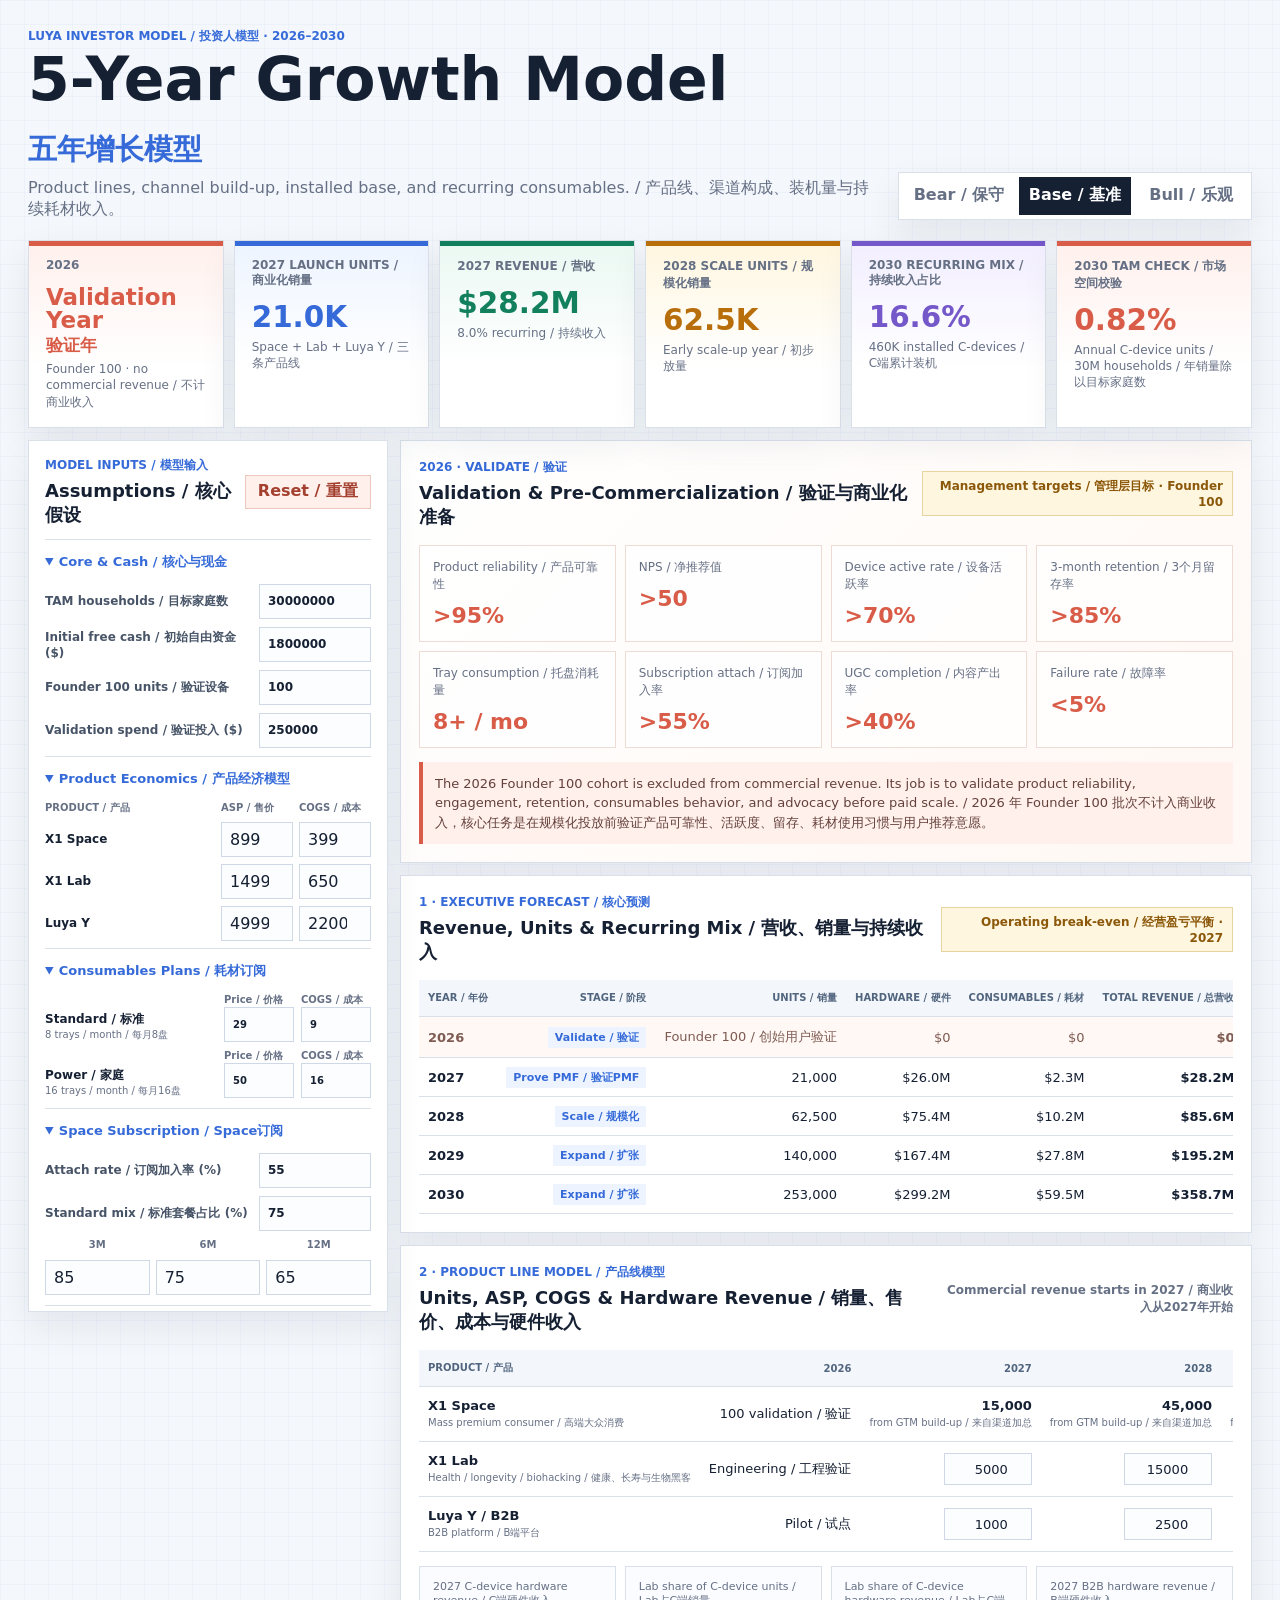
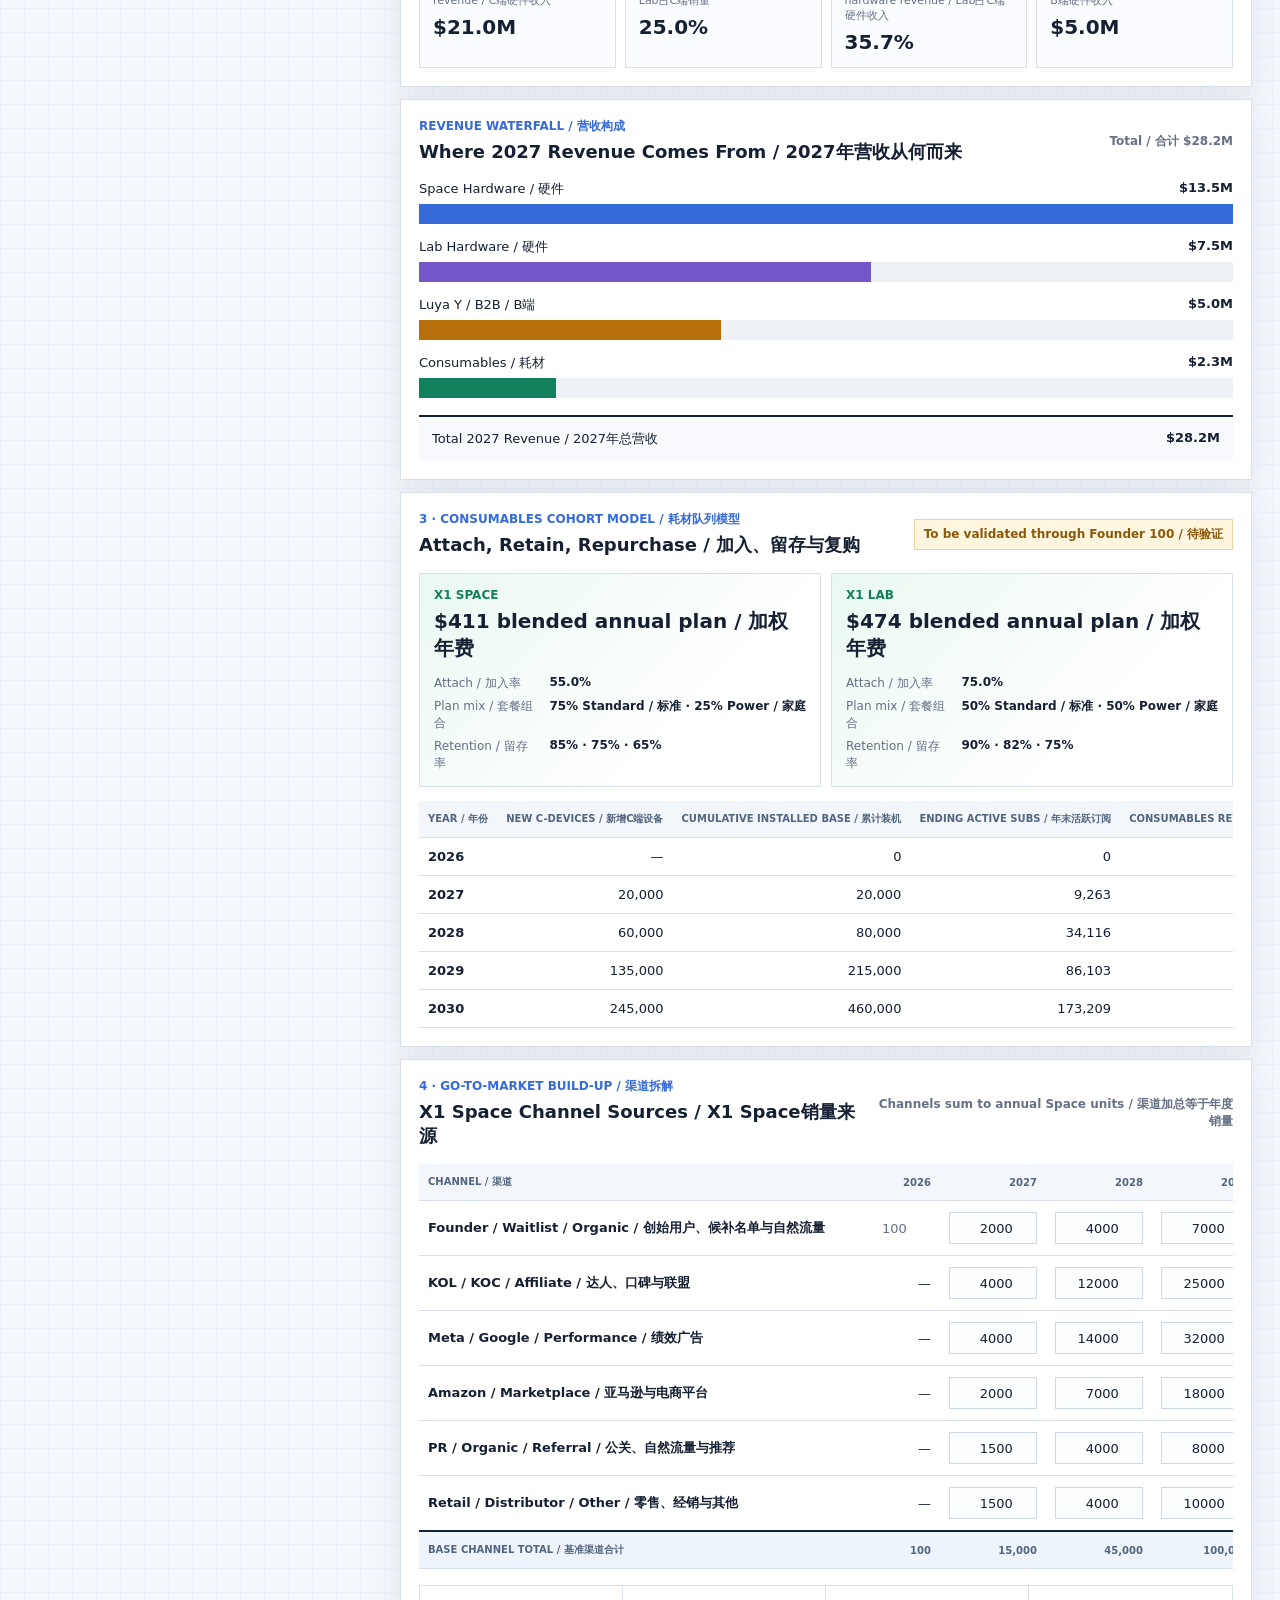
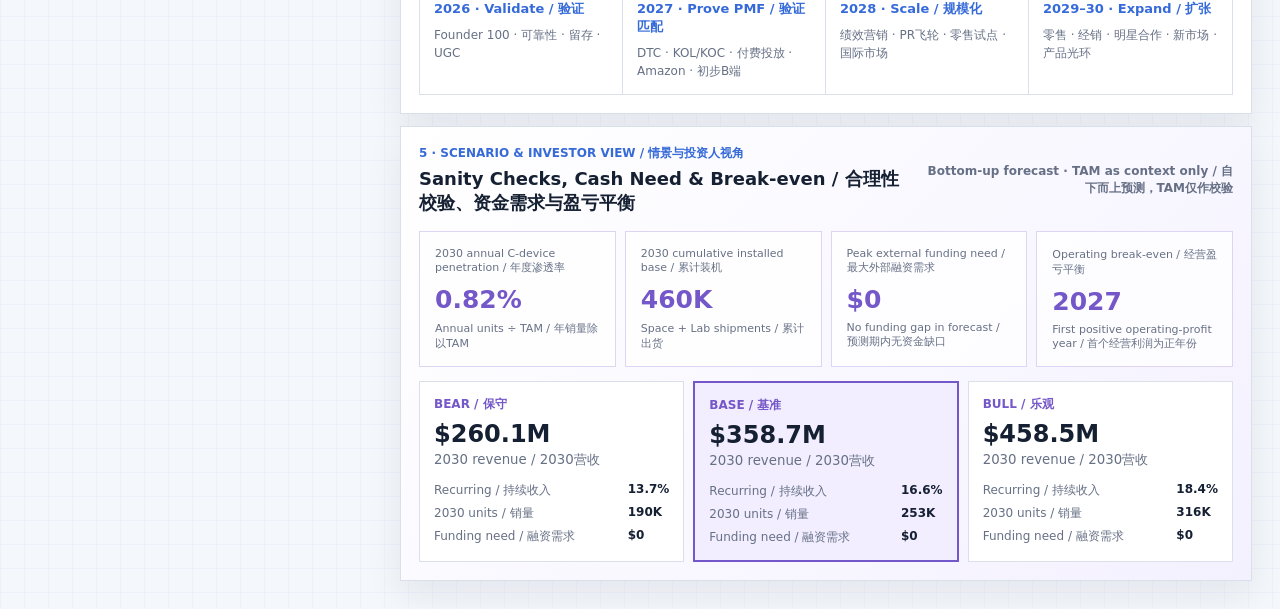
==== index.html @ 398ce285 "Add bilingual English and Chinese interface" ====
<!doctype html>
<html lang="en">
  <head>
    <meta charset="utf-8" />
    <meta name="viewport" content="width=device-width, initial-scale=1" />
    <meta name="description" content="LUYA 2026-2030 bottom-up product, consumables, and go-to-market forecast / 自下而上的产品、耗材与渠道预测模型。" />
    <title>LUYA 5-Year Growth Model / 五年增长模型</title>
    <link rel="stylesheet" href="styles.css?v=bilingual-2030" />
  </head>
  <body>
    <main class="app-shell">
      <header class="topbar">
        <div>
          <p class="eyebrow">LUYA Investor Model / 投资人模型 · 2026–2030</p>
          <h1>5-Year Growth Model <span class="title-cn">五年增长模型</span></h1>
          <p class="subtitle">Product lines, channel build-up, installed base, and recurring consumables. / 产品线、渠道构成、装机量与持续耗材收入。</p>
        </div>
        <div class="scenario-control" role="group" aria-label="Forecast scenario">
          <button type="button" data-scenario="bear">Bear / 保守</button>
          <button type="button" class="active" data-scenario="base">Base / 基准</button>
          <button type="button" data-scenario="bull">Bull / 乐观</button>
        </div>
      </header>

      <section class="kpi-grid" aria-label="Executive forecast">
        <article class="kpi kpi-validation">
          <span>2026</span>
          <strong>Validation Year <em>验证年</em></strong>
          <small>Founder 100 · no commercial revenue / 不计商业收入</small>
        </article>
        <article class="kpi kpi-blue">
          <span>2027 Launch Units / 商业化销量</span>
          <strong id="kpi2027Units">0</strong>
          <small>Space + Lab + Luya Y / 三条产品线</small>
        </article>
        <article class="kpi kpi-green">
          <span>2027 Revenue / 营收</span>
          <strong id="kpi2027Revenue">$0</strong>
          <small id="kpi2027Recurring">0% recurring</small>
        </article>
        <article class="kpi kpi-amber">
          <span>2028 Scale Units / 规模化销量</span>
          <strong id="kpi2028Units">0</strong>
          <small>Early scale-up year / 初步放量</small>
        </article>
        <article class="kpi kpi-violet">
          <span>2030 Recurring Mix / 持续收入占比</span>
          <strong id="kpiRecurringMix">0%</strong>
          <small id="kpiInstalledBase">0 installed C-devices</small>
        </article>
        <article class="kpi kpi-coral">
          <span>2030 TAM Check / 市场空间校验</span>
          <strong id="kpiTamPenetration">0%</strong>
          <small>Annual C-device units / 30M households / 年销量除以目标家庭数</small>
        </article>
      </section>

      <section class="model-layout">
        <aside class="assumptions" aria-label="Model assumptions">
          <div class="panel-title">
            <div>
              <p class="section-kicker">Model Inputs / 模型输入</p>
              <h2>Assumptions / 核心假设</h2>
            </div>
            <button type="button" class="reset-button" id="resetButton">Reset / 重置</button>
          </div>

          <details open>
            <summary>Core & Cash / 核心与现金</summary>
            <label class="field"><span>TAM households / 目标家庭数</span><input id="tam" type="number" min="1000000" step="1000000" /></label>
            <label class="field"><span>Initial free cash / 初始自由资金 ($)</span><input id="startingCash" type="number" min="0" step="100000" /></label>
            <label class="field"><span>Founder 100 units / 验证设备</span><input id="founderUnits" type="number" min="0" step="10" /></label>
            <label class="field"><span>Validation spend / 验证投入 ($)</span><input id="validationSpend" type="number" min="0" step="25000" /></label>
          </details>

          <details open>
            <summary>Product Economics / 产品经济模型</summary>
            <div class="mini-grid headings"><span>Product / 产品</span><span>ASP / 售价</span><span>COGS / 成本</span></div>
            <div class="mini-grid"><strong>X1 Space</strong><input id="spaceAsp" aria-label="X1 Space ASP" type="number" min="0" step="10" /><input id="spaceCogs" aria-label="X1 Space COGS" type="number" min="0" step="10" /></div>
            <div class="mini-grid"><strong>X1 Lab</strong><input id="labAsp" aria-label="X1 Lab ASP" type="number" min="0" step="10" /><input id="labCogs" aria-label="X1 Lab COGS" type="number" min="0" step="10" /></div>
            <div class="mini-grid"><strong>Luya Y</strong><input id="yAsp" aria-label="Luya Y ASP" type="number" min="0" step="100" /><input id="yCogs" aria-label="Luya Y COGS" type="number" min="0" step="100" /></div>
          </details>

          <details open>
            <summary>Consumables Plans / 耗材订阅</summary>
            <div class="plan-inputs">
              <div><strong>Standard / 标准</strong><small>8 trays / month / 每月8盘</small></div>
              <label>Price / 价格<input id="standardPrice" type="number" min="0" step="1" /></label>
              <label>COGS / 成本<input id="standardCogs" type="number" min="0" step="1" /></label>
              <div><strong>Power / 家庭</strong><small>16 trays / month / 每月16盘</small></div>
              <label>Price / 价格<input id="powerPrice" type="number" min="0" step="1" /></label>
              <label>COGS / 成本<input id="powerCogs" type="number" min="0" step="1" /></label>
            </div>
          </details>

          <details open>
            <summary>Space Subscription / Space订阅</summary>
            <label class="field"><span>Attach rate / 订阅加入率 (%)</span><input id="spaceAttach" type="number" min="0" max="100" step="1" /></label>
            <label class="field"><span>Standard mix / 标准套餐占比 (%)</span><input id="spaceStandardMix" type="number" min="0" max="100" step="1" /></label>
            <div class="retention-grid headings"><span>3M</span><span>6M</span><span>12M</span></div>
            <div class="retention-grid"><input id="spaceRet3" aria-label="Space 3-month retention" type="number" min="0" max="100" /><input id="spaceRet6" aria-label="Space 6-month retention" type="number" min="0" max="100" /><input id="spaceRet12" aria-label="Space 12-month retention" type="number" min="0" max="100" /></div>
          </details>

          <details open>
            <summary>Lab Subscription / Lab订阅</summary>
            <label class="field"><span>Attach rate / 订阅加入率 (%)</span><input id="labAttach" type="number" min="0" max="100" step="1" /></label>
            <label class="field"><span>Standard mix / 标准套餐占比 (%)</span><input id="labStandardMix" type="number" min="0" max="100" step="1" /></label>
            <div class="retention-grid headings"><span>3M</span><span>6M</span><span>12M</span></div>
            <div class="retention-grid"><input id="labRet3" aria-label="Lab 3-month retention" type="number" min="0" max="100" /><input id="labRet6" aria-label="Lab 6-month retention" type="number" min="0" max="100" /><input id="labRet12" aria-label="Lab 12-month retention" type="number" min="0" max="100" /></div>
          </details>

          <details>
            <summary>China Team & Opex / 中国团队与费用</summary>
            <label class="field"><span>China headcount / 中国团队人数</span><input id="teamHeadcount" type="number" min="0" step="1" /></label>
            <label class="field"><span>Average salary / 平均月薪 (RMB)</span><input id="monthlySalaryRmb" type="number" min="0" step="1000" /></label>
            <label class="field"><span>Office rent / 月租金 (RMB)</span><input id="monthlyRentRmb" type="number" min="0" step="1000" /></label>
            <label class="field"><span>Monthly spend cap / 月支出上限</span><input id="monthlySpendCapRmb" type="number" min="0" step="10000" /></label>
            <label class="field"><span>RMB per USD / 人民币兑美元</span><input id="usdCny" type="number" min="1" step="0.1" /></label>
            <label class="field"><span>Team cost growth / 团队成本增速 (%)</span><input id="teamGrowth" type="number" min="0" max="100" step="1" /></label>
            <label class="field"><span>R&D / 研发费用 (% revenue)</span><input id="rdPct" type="number" min="0" max="50" step="1" /></label>
            <label class="field"><span>G&A / 管理费用 (% revenue)</span><input id="gaPct" type="number" min="0" max="50" step="1" /></label>
            <label class="field"><span>Support / 活跃订阅用户支持成本 ($)</span><input id="supportCost" type="number" min="0" step="1" /></label>
            <div class="calculated-box"><span>2026 annual team cost / 年化团队成本</span><strong id="teamCostPreview">$0</strong></div>
          </details>
        </aside>

        <div class="dashboard">
          <section class="module validation-module" id="validation">
            <div class="module-heading">
              <div><p class="section-kicker">2026 · Validate / 验证</p><h2>Validation & Pre-Commercialization / 验证与商业化准备</h2></div>
              <span class="management-tag">Management targets / 管理层目标 · Founder 100</span>
            </div>
            <div class="validation-grid">
              <article><span>Product reliability / 产品可靠性</span><strong>&gt;95%</strong></article>
              <article><span>NPS / 净推荐值</span><strong>&gt;50</strong></article>
              <article><span>Device active rate / 设备活跃率</span><strong>&gt;70%</strong></article>
              <article><span>3-month retention / 3个月留存率</span><strong>&gt;85%</strong></article>
              <article><span>Tray consumption / 托盘消耗量</span><strong>8+ / mo</strong></article>
              <article><span>Subscription attach / 订阅加入率</span><strong>&gt;55%</strong></article>
              <article><span>UGC completion / 内容产出率</span><strong>&gt;40%</strong></article>
              <article><span>Failure rate / 故障率</span><strong>&lt;5%</strong></article>
            </div>
            <p class="module-note">The 2026 Founder 100 cohort is excluded from commercial revenue. Its job is to validate product reliability, engagement, retention, consumables behavior, and advocacy before paid scale. / 2026 年 Founder 100 批次不计入商业收入，核心任务是在规模化投放前验证产品可靠性、活跃度、留存、耗材使用习惯与用户推荐意愿。</p>
          </section>

          <section class="module" id="executiveForecast">
            <div class="module-heading"><div><p class="section-kicker">1 · Executive Forecast / 核心预测</p><h2>Revenue, Units & Recurring Mix / 营收、销量与持续收入</h2></div><span id="breakEvenBadge" class="status-badge">Break-even / 盈亏平衡</span></div>
            <div class="table-scroll"><table class="forecast-table"><thead><tr><th>Year / 年份</th><th>Stage / 阶段</th><th>Units / 销量</th><th>Hardware / 硬件</th><th>Consumables / 耗材</th><th>Total Revenue / 总营收</th><th>Gross Profit / 毛利</th><th>Recurring / 持续收入</th><th>Ending Cash / 年末现金</th></tr></thead><tbody id="executiveRows"></tbody></table></div>
          </section>

          <section class="module" id="productModel">
            <div class="module-heading"><div><p class="section-kicker">2 · Product Line Model / 产品线模型</p><h2>Units, ASP, COGS & Hardware Revenue / 销量、售价、成本与硬件收入</h2></div><span>Commercial revenue starts in 2027 / 商业收入从2027年开始</span></div>
            <div class="table-scroll"><table><thead><tr><th>Product / 产品</th><th>2026</th><th>2027</th><th>2028</th><th>2029</th><th>2030</th><th>ASP / 售价</th><th>Gross Margin / 毛利率</th></tr></thead><tbody id="productRows"></tbody></table></div>
            <div class="product-callouts" id="productCallouts"></div>
          </section>

          <section class="module" id="waterfall">
            <div class="module-heading"><div><p class="section-kicker">Revenue Waterfall / 营收构成</p><h2>Where 2027 Revenue Comes From / 2027年营收从何而来</h2></div><span id="waterfallTotal">Total / 合计 $0</span></div>
            <div class="waterfall" id="waterfallBars"></div>
          </section>

          <section class="module" id="consumablesModel">
            <div class="module-heading"><div><p class="section-kicker">3 · Consumables Cohort Model / 耗材队列模型</p><h2>Attach, Retain, Repurchase / 加入、留存与复购</h2></div><span class="management-tag">To be validated through Founder 100 / 待验证</span></div>
            <div class="subscription-summary" id="subscriptionSummary"></div>
            <div class="table-scroll"><table><thead><tr><th>Year / 年份</th><th>New C-Devices / 新增C端设备</th><th>Cumulative Installed Base / 累计装机</th><th>Ending Active Subs / 年末活跃订阅</th><th>Consumables Revenue / 耗材收入</th><th>Revenue Mix / 营收占比</th></tr></thead><tbody id="cohortRows"></tbody></table></div>
          </section>

          <section class="module" id="gtmModel">
            <div class="module-heading"><div><p class="section-kicker">4 · Go-to-Market Build-up / 渠道拆解</p><h2>X1 Space Channel Sources / X1 Space销量来源</h2></div><span>Channels sum to annual Space units / 渠道加总等于年度销量</span></div>
            <div class="table-scroll"><table class="gtm-table"><thead><tr><th>Channel / 渠道</th><th>2026</th><th>2027</th><th>2028</th><th>2029</th><th>2030</th></tr></thead><tbody id="gtmRows"></tbody><tfoot id="gtmFooter"></tfoot></table></div>
            <div class="stage-timeline">
              <article><strong>2026 · Validate / 验证</strong><span>Founder 100 · 可靠性 · 留存 · UGC</span></article>
              <article><strong>2027 · Prove PMF / 验证匹配</strong><span>DTC · KOL/KOC · 付费投放 · Amazon · 初步B端</span></article>
              <article><strong>2028 · Scale / 规模化</strong><span>绩效营销 · PR飞轮 · 零售试点 · 国际市场</span></article>
              <article><strong>2029–30 · Expand / 扩张</strong><span>零售 · 经销 · 明星合作 · 新市场 · 产品光环</span></article>
            </div>
          </section>

          <section class="module investor-module" id="investorView">
            <div class="module-heading"><div><p class="section-kicker">5 · Scenario & Investor View / 情景与投资人视角</p><h2>Sanity Checks, Cash Need & Break-even / 合理性校验、资金需求与盈亏平衡</h2></div><span>Bottom-up forecast · TAM as context only / 自下而上预测，TAM仅作校验</span></div>
            <div class="investor-grid">
              <article><span>2030 annual C-device penetration / 年度渗透率</span><strong id="investorTam">0%</strong><small>Annual units ÷ TAM / 年销量除以TAM</small></article>
              <article><span>2030 cumulative installed base / 累计装机</span><strong id="investorInstalled">0</strong><small>Space + Lab shipments / 累计出货</small></article>
              <article><span>Peak external funding need / 最大外部融资需求</span><strong id="investorFunding">$0</strong><small id="investorFundingYear">No funding gap / 无资金缺口</small></article>
              <article><span>Operating break-even / 经营盈亏平衡</span><strong id="investorBreakEven">—</strong><small>First positive operating-profit year / 首个经营利润为正年份</small></article>
            </div>
            <div class="scenario-comparison" id="scenarioComparison"></div>
          </section>
        </div>
      </section>
    </main>
    <script src="app.js?v=bilingual-2030"></script>
  </body>
</html>
---- styles.css ----
:root {
  color-scheme: light;
  --ink: #162033;
  --muted: #667085;
  --line: #d9e0ea;
  --surface: #ffffff;
  --canvas: #f4f7fb;
  --blue: #356ad8;
  --blue-soft: #edf4ff;
  --green: #12805c;
  --green-soft: #eaf8f2;
  --amber: #b86e0b;
  --amber-soft: #fff6df;
  --violet: #7457c8;
  --violet-soft: #f2eeff;
  --coral: #d85c48;
  --coral-soft: #fff0ec;
  --red: #b83f4b;
  --shadow: 0 14px 34px rgba(28, 48, 79, 0.08);
}

* { box-sizing: border-box; }

html { scroll-behavior: smooth; }

body {
  margin: 0;
  background:
    linear-gradient(90deg, rgba(53, 106, 216, 0.035) 1px, transparent 1px),
    linear-gradient(rgba(53, 106, 216, 0.035) 1px, transparent 1px),
    var(--canvas);
  background-size: 24px 24px;
  color: var(--ink);
  font-family: Inter, ui-sans-serif, system-ui, -apple-system, BlinkMacSystemFont, "Segoe UI", sans-serif;
}

button, input { font: inherit; }
button { cursor: pointer; }

.app-shell {
  width: min(1580px, 100%);
  margin: 0 auto;
  padding: 28px;
}

.topbar {
  display: flex;
  align-items: flex-end;
  justify-content: space-between;
  gap: 24px;
  margin-bottom: 20px;
}

.eyebrow, .section-kicker {
  margin: 0 0 5px;
  color: var(--blue);
  font-size: 12px;
  font-weight: 850;
  text-transform: uppercase;
}

h1, h2, h3, p { letter-spacing: 0; }
h1 { margin: 0; font-size: clamp(34px, 5vw, 60px); line-height: 0.98; }
h2 { margin: 0; font-size: 18px; }
.title-cn { color: var(--blue); font-size: .48em; font-weight: 750; white-space: nowrap; }
.subtitle { margin: 10px 0 0; color: var(--muted); }

.scenario-control {
  display: grid;
  grid-template-columns: repeat(3, 112px);
  gap: 4px;
  padding: 4px;
  border: 1px solid var(--line);
  background: var(--surface);
  box-shadow: var(--shadow);
}

.scenario-control button {
  height: 38px;
  border: 0;
  background: transparent;
  color: var(--muted);
  font-weight: 800;
}

.scenario-control button.active { background: var(--ink); color: #fff; }

.kpi-grid {
  display: grid;
  grid-template-columns: repeat(6, minmax(0, 1fr));
  gap: 10px;
  margin-bottom: 12px;
}

.kpi {
  position: relative;
  min-height: 150px;
  overflow: hidden;
  padding: 17px;
  border: 1px solid var(--line);
  background: var(--surface);
  box-shadow: var(--shadow);
}

.kpi::before { content: ""; position: absolute; inset: 0 0 auto; height: 5px; background: var(--blue); }
.kpi span, .kpi small { display: block; color: var(--muted); }
.kpi span { font-size: 12px; font-weight: 800; text-transform: uppercase; }
.kpi strong { display: block; margin: 14px 0 7px; font-size: clamp(24px, 2.3vw, 34px); line-height: 1; }
.kpi strong em { display: block; margin-top: 6px; font-size: .72em; font-style: normal; }
.kpi small { font-size: 12px; line-height: 1.35; }
.kpi-validation { background: linear-gradient(180deg, var(--coral-soft), #fff 68%); }
.kpi-validation::before { background: var(--coral); }
.kpi-validation strong { color: var(--coral); font-size: 23px; }
.kpi-blue { background: linear-gradient(180deg, var(--blue-soft), #fff 68%); } .kpi-blue strong { color: var(--blue); }
.kpi-green { background: linear-gradient(180deg, var(--green-soft), #fff 68%); } .kpi-green::before { background: var(--green); } .kpi-green strong { color: var(--green); }
.kpi-amber { background: linear-gradient(180deg, var(--amber-soft), #fff 68%); } .kpi-amber::before { background: var(--amber); } .kpi-amber strong { color: var(--amber); }
.kpi-violet { background: linear-gradient(180deg, var(--violet-soft), #fff 68%); } .kpi-violet::before { background: var(--violet); } .kpi-violet strong { color: var(--violet); }
.kpi-coral { background: linear-gradient(180deg, var(--coral-soft), #fff 68%); } .kpi-coral::before { background: var(--coral); } .kpi-coral strong { color: var(--coral); }

.model-layout {
  display: grid;
  grid-template-columns: 360px minmax(0, 1fr);
  gap: 12px;
  align-items: start;
  min-width: 0;
}

.assumptions, .module {
  border: 1px solid var(--line);
  background: var(--surface);
  box-shadow: var(--shadow);
}

.assumptions {
  position: sticky;
  top: 14px;
  max-height: calc(100vh - 28px);
  overflow-y: auto;
  padding: 16px;
}

.panel-title, .module-heading {
  display: flex;
  align-items: center;
  justify-content: space-between;
  gap: 14px;
}

.panel-title { margin-bottom: 12px; }
.reset-button {
  flex: 0 0 auto;
  height: 34px;
  padding: 0 12px;
  border: 1px solid #f0c7bf;
  background: var(--coral-soft);
  color: #a44030;
  font-weight: 800;
  white-space: nowrap;
}

details { border-top: 1px solid var(--line); }
details:last-child { border-bottom: 1px solid var(--line); }
summary { padding: 13px 0; color: #344054; font-size: 13px; font-weight: 850; cursor: pointer; }
details[open] summary { color: var(--blue); }

.field {
  display: grid;
  grid-template-columns: minmax(0, 1fr) 112px;
  align-items: center;
  gap: 8px;
  margin-bottom: 8px;
  color: #475467;
  font-size: 12px;
  font-weight: 700;
}

input[type="number"] {
  width: 100%;
  height: 35px;
  min-width: 0;
  padding: 6px 8px;
  border: 1px solid #cfd8e6;
  background: #fbfdff;
  color: var(--ink);
}

input:focus { outline: 2px solid rgba(53, 106, 216, 0.18); border-color: var(--blue); }

.mini-grid { display: grid; grid-template-columns: minmax(0, 1fr) 72px 72px; align-items: center; gap: 6px; margin-bottom: 7px; }
.mini-grid strong { font-size: 12px; }
.headings { color: var(--muted); font-size: 10px; font-weight: 850; text-transform: uppercase; }
.plan-inputs { display: grid; grid-template-columns: 1fr 70px 70px; gap: 7px; align-items: end; padding-bottom: 10px; }
.plan-inputs div { display: grid; }
.plan-inputs strong { font-size: 12px; }
.plan-inputs small { color: var(--muted); font-size: 10px; }
.plan-inputs label { color: var(--muted); font-size: 10px; font-weight: 800; }
.retention-grid { display: grid; grid-template-columns: repeat(3, 1fr); gap: 6px; padding-bottom: 10px; text-align: center; }
.calculated-box { display: flex; justify-content: space-between; gap: 8px; margin: 10px 0; padding: 10px; background: var(--green-soft); color: var(--green); font-size: 12px; }

.dashboard { display: grid; gap: 12px; min-width: 0; }
.module { min-width: 0; padding: 18px; }
.module-heading { margin-bottom: 16px; }
.module-heading > span { color: var(--muted); font-size: 12px; font-weight: 750; text-align: right; }
.management-tag, .status-badge { padding: 6px 9px; border: 1px solid #e8d49f; background: var(--amber-soft); color: #8b5709 !important; }
.module-note { margin: 14px 0 0; padding: 12px; border-left: 4px solid var(--coral); background: var(--coral-soft); color: #65413b; font-size: 13px; line-height: 1.5; }

.validation-module { background: linear-gradient(135deg, #fff 0%, #fff8f4 100%); }
.validation-grid { display: grid; grid-template-columns: repeat(4, minmax(0, 1fr)); gap: 9px; }
.validation-grid article { min-height: 86px; padding: 13px; border: 1px solid #eedbd4; background: rgba(255,255,255,.8); }
.validation-grid span { display: block; color: var(--muted); font-size: 12px; }
.validation-grid strong { display: block; margin-top: 10px; color: var(--coral); font-size: 22px; }

.table-scroll { width: 100%; max-width: 100%; overflow-x: auto; }
table { width: 100%; min-width: 900px; border-collapse: collapse; }
th, td { padding: 11px 9px; border-bottom: 1px solid var(--line); text-align: right; white-space: nowrap; }
th:first-child, td:first-child { text-align: left; }
th { color: #52657e; background: #f3f7fc; font-size: 10px; font-weight: 850; text-transform: uppercase; }
td { font-size: 13px; }
td small { display: block; margin-top: 3px; color: var(--muted); font-size: 10px; }
.validation-row td { background: #fff8f4; color: #7e5b53; }
.stage-label { padding: 4px 7px; background: var(--blue-soft); color: var(--blue); font-size: 11px; font-weight: 800; }
.negative { color: var(--red); }
.positive { color: var(--green); }
.table-input { width: 88px !important; height: 32px !important; text-align: right; }

.product-callouts { display: grid; grid-template-columns: repeat(4, minmax(0, 1fr)); gap: 9px; margin-top: 14px; }
.product-callouts article { padding: 13px; border: 1px solid var(--line); background: #fafcff; }
.product-callouts span { display: block; color: var(--muted); font-size: 11px; }
.product-callouts strong { display: block; margin-top: 7px; font-size: 20px; }

.waterfall { display: grid; gap: 14px; }
.waterfall article { display: grid; gap: 6px; }
.waterfall-label { display: flex; justify-content: space-between; gap: 12px; font-size: 13px; }
.bar-track { height: 20px; background: #eef2f7; }
.bar-fill { height: 100%; min-width: 3px; }
.bar-fill.blue { background: var(--blue); }
.bar-fill.violet { background: var(--violet); }
.bar-fill.amber { background: var(--amber); }
.bar-fill.green { background: var(--green); }
.waterfall-total { margin-top: 3px; padding: 13px; border-top: 2px solid var(--ink); background: #f7f9fc; }

.subscription-summary { display: grid; grid-template-columns: repeat(2, minmax(0, 1fr)); gap: 10px; margin-bottom: 14px; }
.subscription-summary article { padding: 14px; border: 1px solid var(--line); background: linear-gradient(135deg, var(--green-soft), #fff 70%); }
.subscription-summary article > div span, .subscription-summary article > div strong { display: block; }
.subscription-summary article > div span { color: var(--green); font-size: 12px; font-weight: 850; text-transform: uppercase; }
.subscription-summary article > div strong { margin-top: 6px; font-size: 20px; }
dl { display: grid; grid-template-columns: 1fr auto; gap: 6px 12px; margin: 13px 0 0; font-size: 12px; }
dt { color: var(--muted); } dd { margin: 0; font-weight: 750; }

.gtm-table { min-width: 850px; }
.gtm-table input:disabled { border-color: transparent; background: transparent; color: var(--muted); }
tfoot th { border-top: 2px solid var(--ink); background: #eef4fc; }
.stage-timeline { display: grid; grid-template-columns: repeat(4, minmax(0, 1fr)); margin-top: 16px; border: 1px solid var(--line); }
.stage-timeline article { min-height: 104px; padding: 14px; border-right: 1px solid var(--line); }
.stage-timeline article:last-child { border-right: 0; }
.stage-timeline strong, .stage-timeline span { display: block; }
.stage-timeline strong { color: var(--blue); font-size: 13px; }
.stage-timeline span { margin-top: 9px; color: var(--muted); font-size: 12px; line-height: 1.45; }

.investor-module { background: linear-gradient(135deg, #fff 0%, #f4f1ff 100%); }
.investor-grid { display: grid; grid-template-columns: repeat(4, minmax(0, 1fr)); gap: 9px; }
.investor-grid article { padding: 15px; border: 1px solid #ddd5f3; background: rgba(255,255,255,.8); }
.investor-grid span, .investor-grid small { display: block; color: var(--muted); font-size: 11px; }
.investor-grid strong { display: block; margin: 10px 0 7px; color: var(--violet); font-size: 25px; }
.scenario-comparison { display: grid; grid-template-columns: repeat(3, minmax(0, 1fr)); gap: 9px; margin-top: 14px; }
.scenario-comparison article { padding: 14px; border: 1px solid var(--line); background: #fff; }
.scenario-comparison article.active { border: 2px solid var(--violet); background: var(--violet-soft); }
.scenario-comparison span, .scenario-comparison strong, .scenario-comparison small { display: block; }
.scenario-comparison span { color: var(--violet); font-size: 12px; font-weight: 850; text-transform: uppercase; }
.scenario-comparison strong { margin: 7px 0 3px; font-size: 24px; }
.scenario-comparison small { color: var(--muted); }

@media (max-width: 1250px) {
  .kpi-grid { grid-template-columns: repeat(3, minmax(0, 1fr)); }
  .validation-grid, .product-callouts, .investor-grid { grid-template-columns: repeat(2, minmax(0, 1fr)); }
}

@media (max-width: 980px) {
  .model-layout { grid-template-columns: 1fr; }
  .assumptions { position: static; max-height: none; }
  .stage-timeline { grid-template-columns: repeat(2, minmax(0, 1fr)); }
  .stage-timeline article:nth-child(2) { border-right: 0; }
  .stage-timeline article { border-bottom: 1px solid var(--line); }
}

@media (max-width: 680px) {
  .app-shell { padding: 14px; }
  .topbar { align-items: stretch; flex-direction: column; }
  .title-cn { display: block; margin-top: 8px; }
  .scenario-control { grid-template-columns: repeat(3, 1fr); }
  .kpi-grid, .validation-grid, .product-callouts, .subscription-summary, .investor-grid, .scenario-comparison, .stage-timeline { grid-template-columns: 1fr; }
  .module-heading { align-items: flex-start; flex-direction: column; }
  .module-heading > span { text-align: left; }
  .stage-timeline article { border-right: 0; }
}
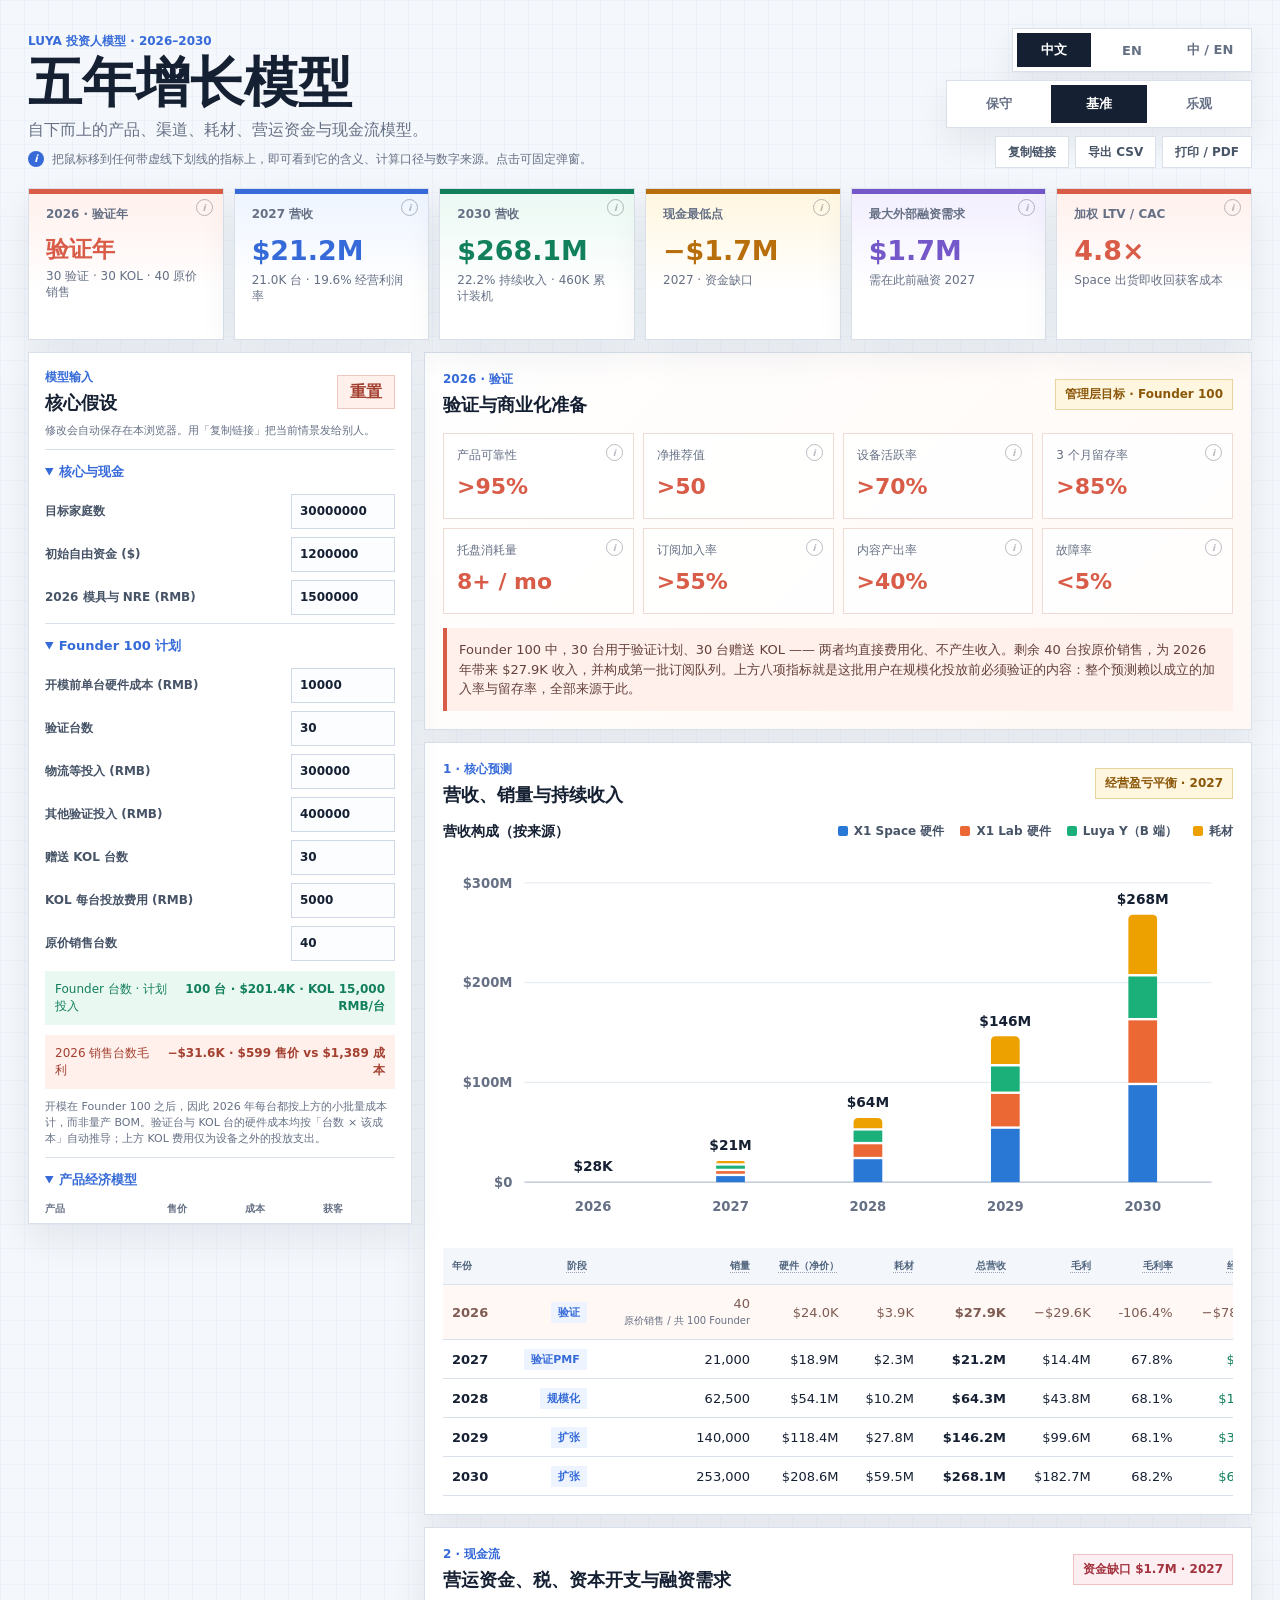
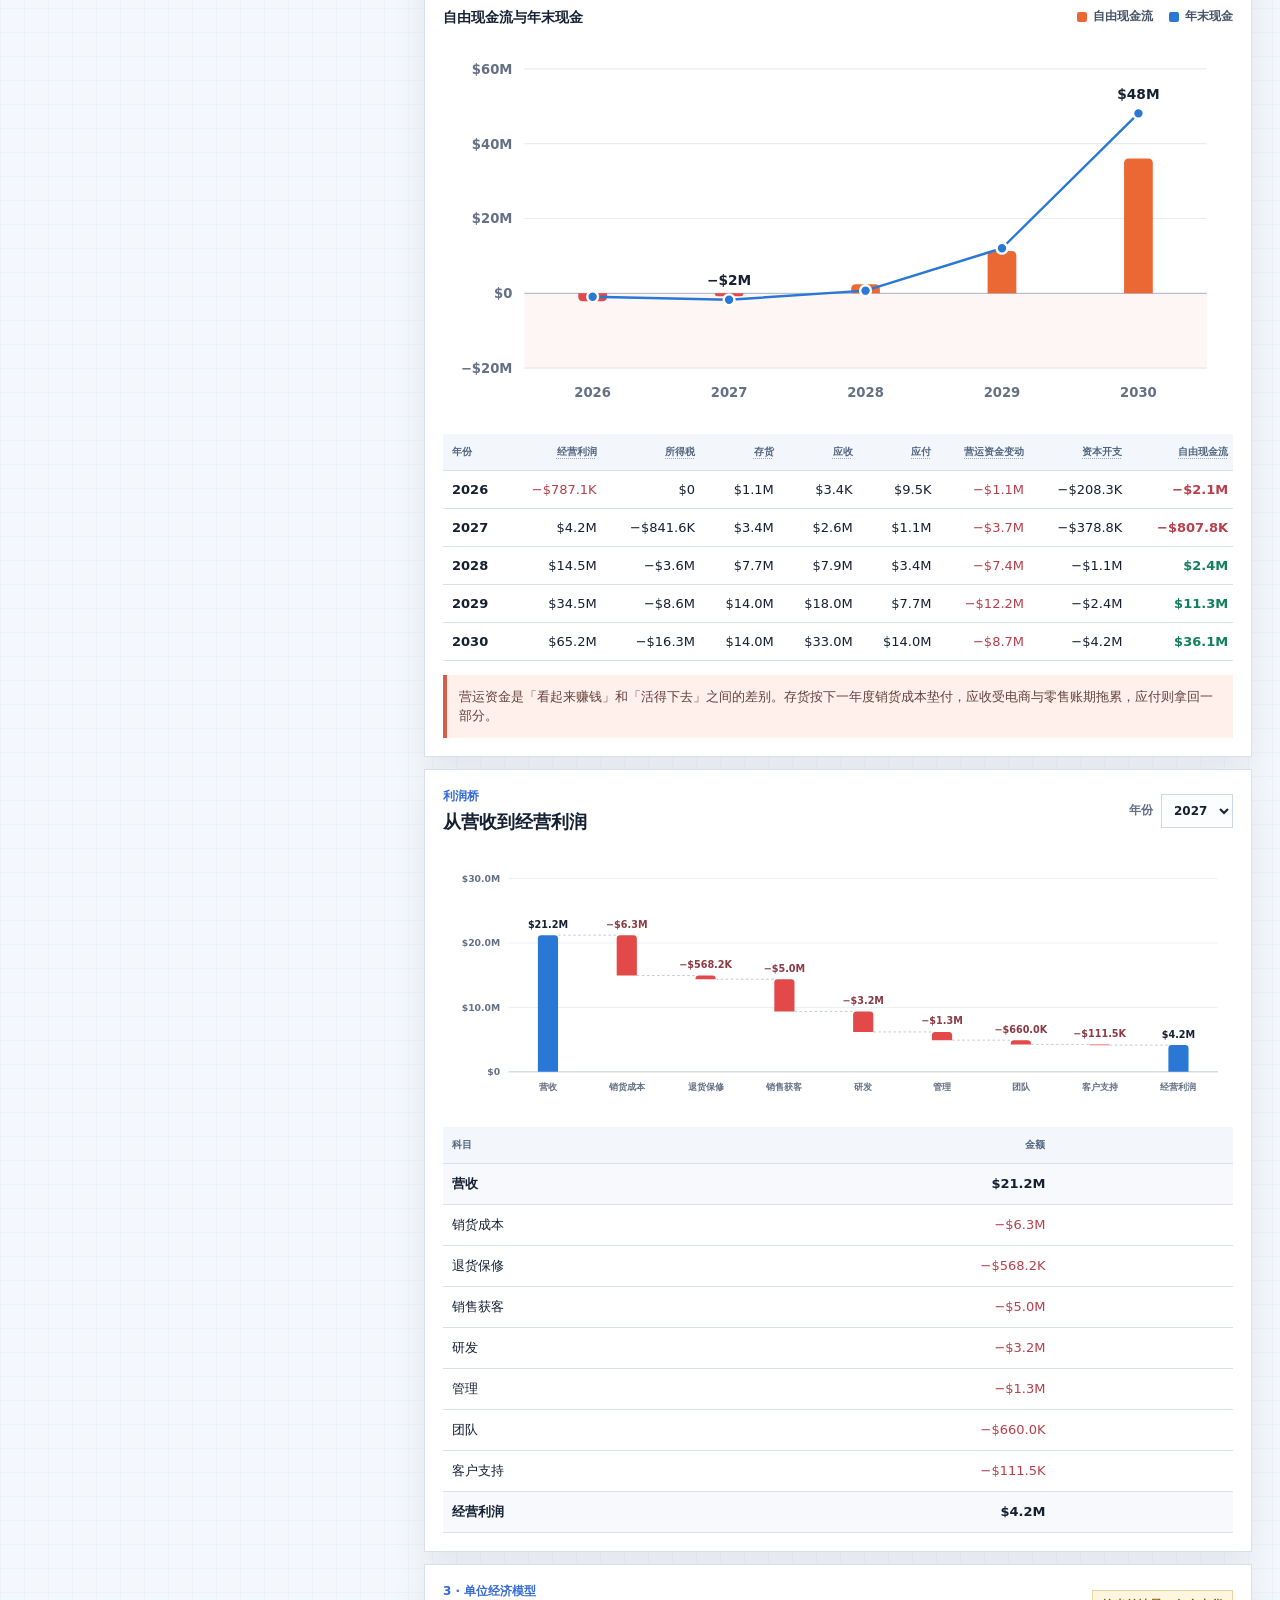
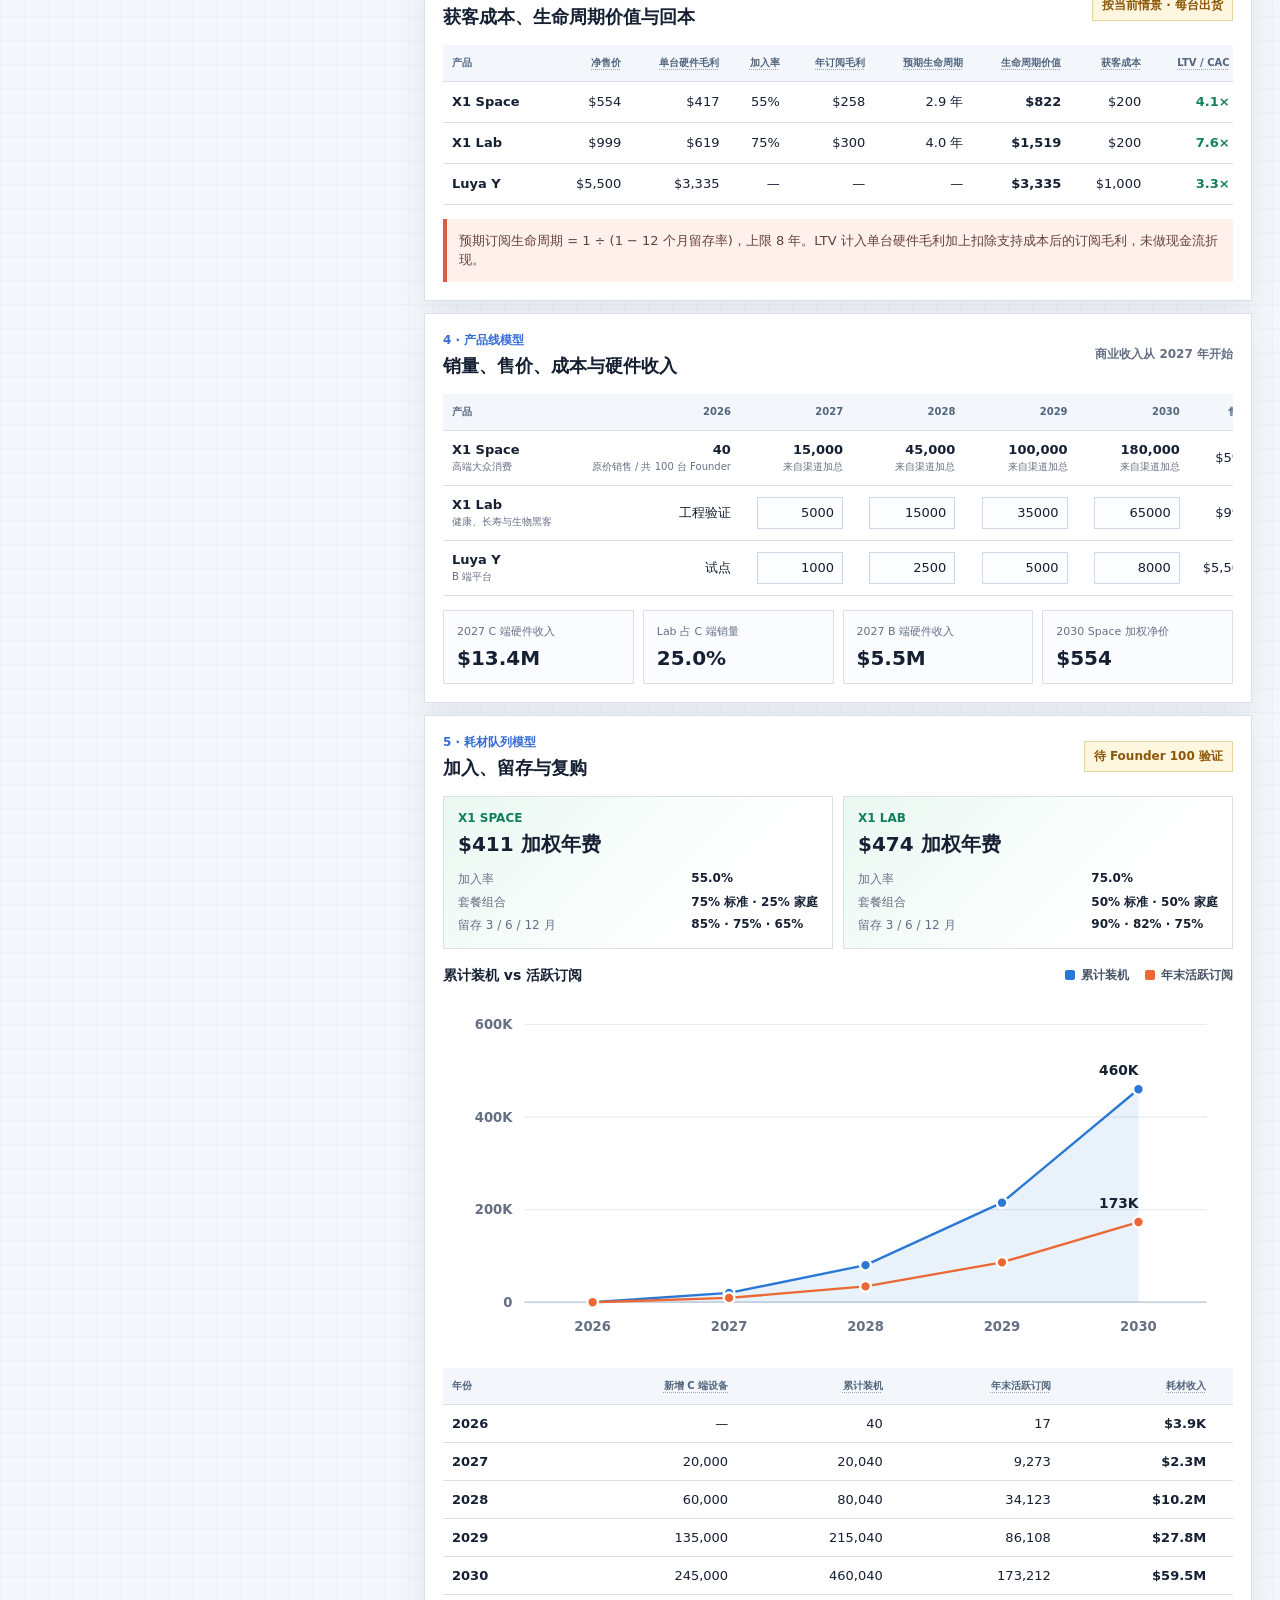
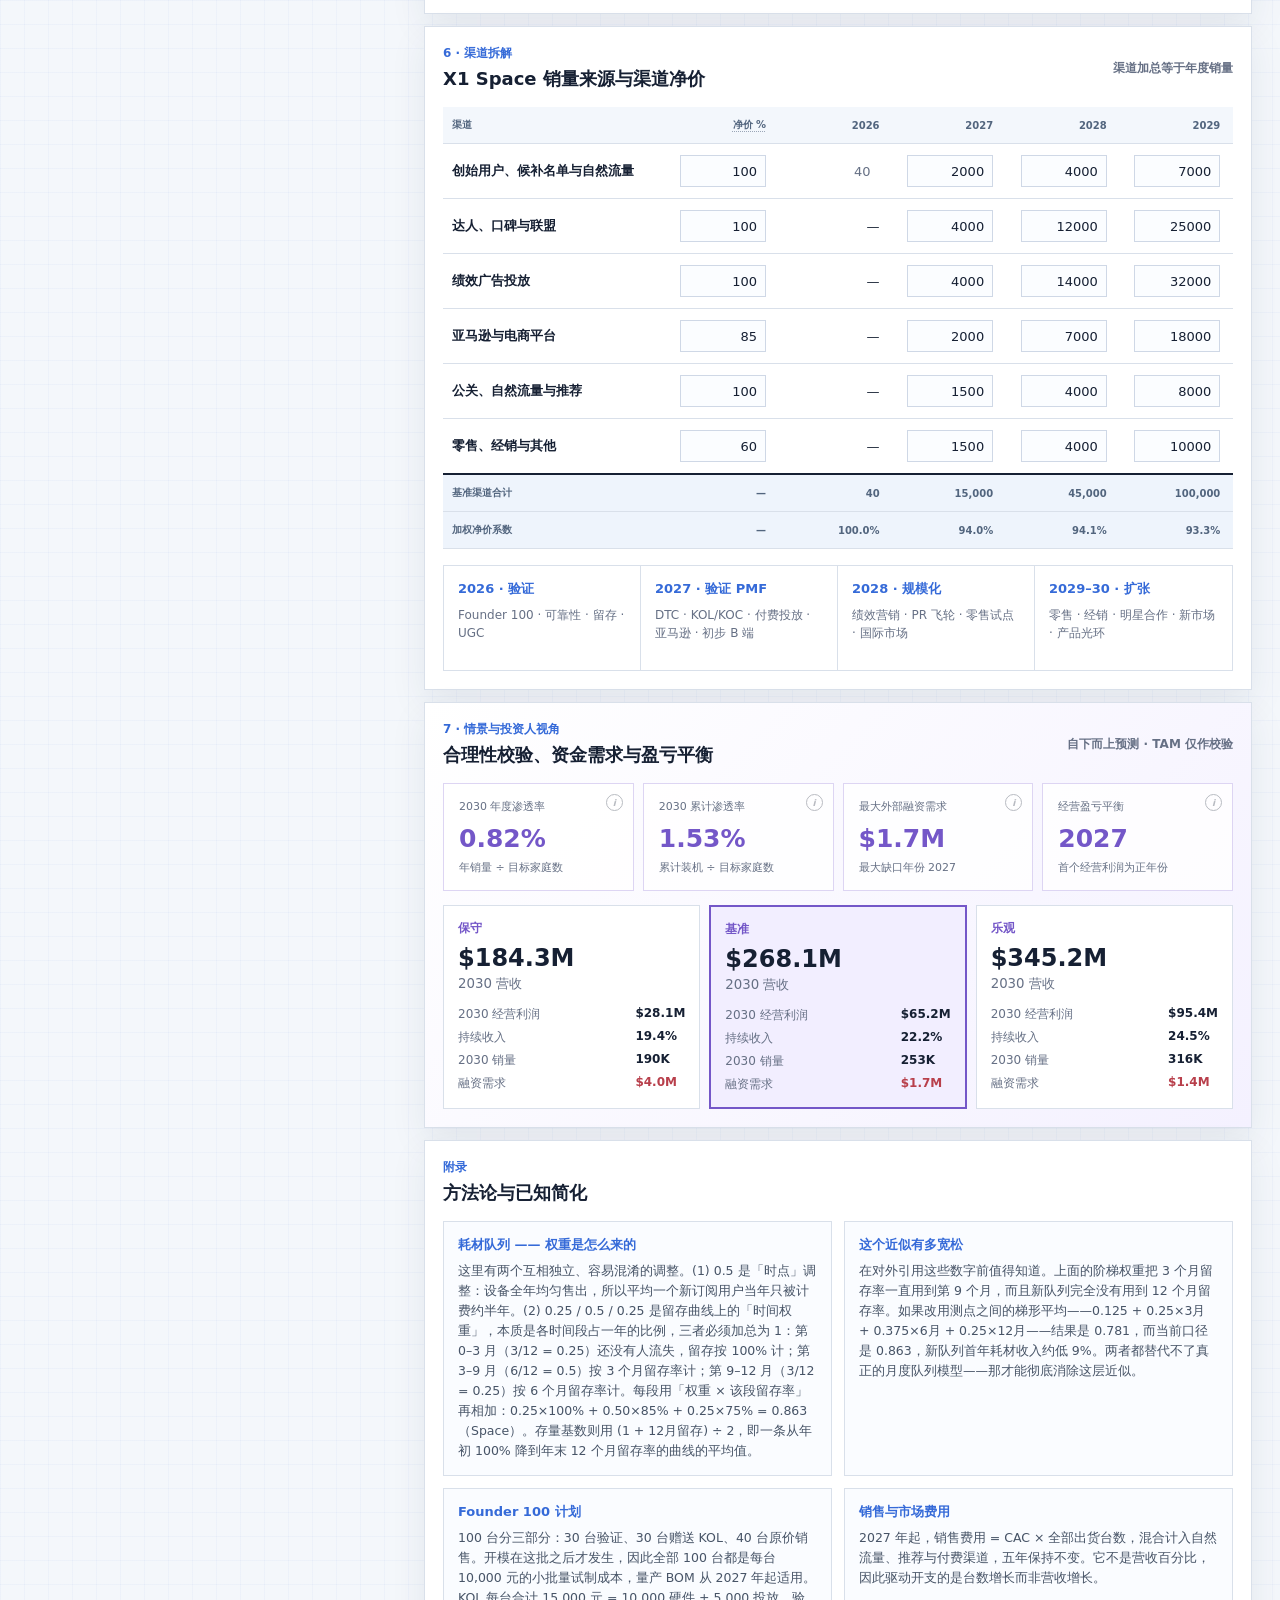
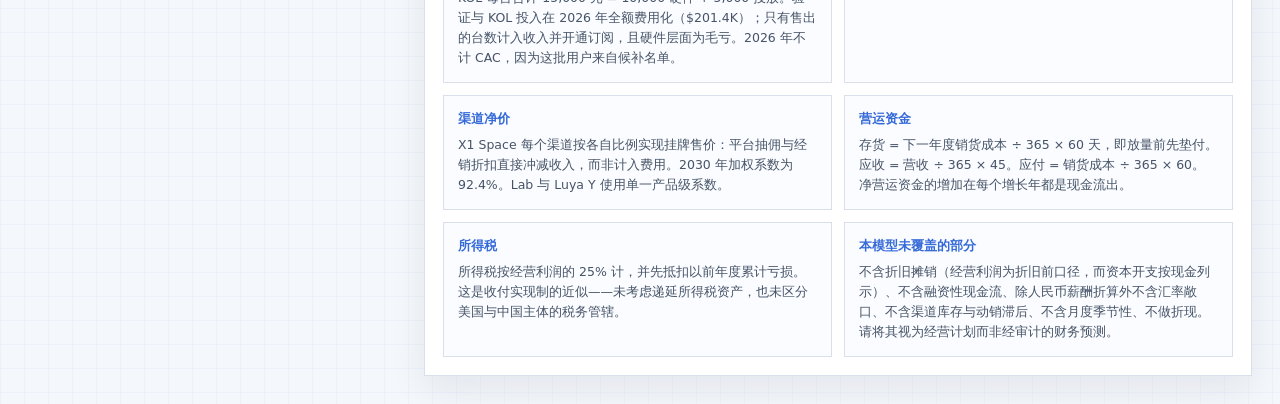
==== commit 9a0022de: "Rebuild model with working capital, CAC economics and charts Model engine: - Sales & marketing is no" ====
--- a/index.html
+++ b/index.html
@@ -1,57 +1,70 @@
 <!doctype html>
-<html lang="en">
+<html lang="zh-CN">
   <head>
     <meta charset="utf-8" />
     <meta name="viewport" content="width=device-width, initial-scale=1" />
-    <meta name="description" content="LUYA 2026-2030 bottom-up product, consumables, and go-to-market forecast / 自下而上的产品、耗材与渠道预测模型。" />
+    <meta name="description" content="LUYA 2026-2030 bottom-up forecast with CAC-driven S&M, channel net pricing, working capital and cash bridge. / 自下而上的产品、耗材、渠道、营运资金与现金流模型。" />
     <title>LUYA 5-Year Growth Model / 五年增长模型</title>
-    <link rel="stylesheet" href="styles.css?v=bilingual-2030" />
+    <link rel="stylesheet" href="styles.css?v=v3-charts-wc" />
   </head>
-  <body>
+  <body data-lang="zh">
     <main class="app-shell">
       <header class="topbar">
-        <div>
-          <p class="eyebrow">LUYA Investor Model / 投资人模型 · 2026–2030</p>
-          <h1>5-Year Growth Model <span class="title-cn">五年增长模型</span></h1>
-          <p class="subtitle">Product lines, channel build-up, installed base, and recurring consumables. / 产品线、渠道构成、装机量与持续耗材收入。</p>
+        <div class="topbar-lead">
+          <p class="eyebrow"><span class="t" data-en="LUYA Investor Model" data-zh="LUYA 投资人模型"></span> · 2026–2030</p>
+          <h1><span class="t" data-en="5-Year Growth Model" data-zh="五年增长模型"></span></h1>
+          <p class="subtitle t" data-en="Bottom-up product, channel, consumables, working-capital and cash model." data-zh="自下而上的产品、渠道、耗材、营运资金与现金流模型。"></p>
+          <p class="hint-line"><span class="hint-mark">i</span><span class="t" data-en="Hover or tap any metric marked with a dotted underline to see what it means, how it is calculated and where the number comes from." data-zh="把鼠标移到任何带虚线下划线的指标上，即可看到它的含义、计算口径与数字来源。点击可固定弹窗。"></span></p>
         </div>
-        <div class="scenario-control" role="group" aria-label="Forecast scenario">
-          <button type="button" data-scenario="bear">Bear / 保守</button>
-          <button type="button" class="active" data-scenario="base">Base / 基准</button>
-          <button type="button" data-scenario="bull">Bull / 乐观</button>
+        <div class="topbar-controls">
+          <div class="segmented lang-control" role="group" data-aria-en="Language" data-aria-zh="语言">
+            <button type="button" data-lang-set="zh">中文</button>
+            <button type="button" data-lang-set="en">EN</button>
+            <button type="button" data-lang-set="both">中 / EN</button>
+          </div>
+          <div class="segmented scenario-control" role="group" data-aria-en="Forecast scenario" data-aria-zh="预测情景">
+            <button type="button" data-scenario="bear"><span class="t" data-en="Bear" data-zh="保守"></span></button>
+            <button type="button" data-scenario="base"><span class="t" data-en="Base" data-zh="基准"></span></button>
+            <button type="button" data-scenario="bull"><span class="t" data-en="Bull" data-zh="乐观"></span></button>
+          </div>
+          <div class="action-row">
+            <button type="button" class="ghost-button" id="shareButton"><span class="t" data-en="Copy link" data-zh="复制链接"></span></button>
+            <button type="button" class="ghost-button" id="exportButton"><span class="t" data-en="Export CSV" data-zh="导出 CSV"></span></button>
+            <button type="button" class="ghost-button" id="printButton"><span class="t" data-en="Print / PDF" data-zh="打印 / PDF"></span></button>
+          </div>
         </div>
       </header>
 
-      <section class="kpi-grid" aria-label="Executive forecast">
-        <article class="kpi kpi-validation">
-          <span>2026</span>
-          <strong>Validation Year <em>验证年</em></strong>
-          <small>Founder 100 · no commercial revenue / 不计商业收入</small>
-        </article>
-        <article class="kpi kpi-blue">
-          <span>2027 Launch Units / 商业化销量</span>
-          <strong id="kpi2027Units">0</strong>
-          <small>Space + Lab + Luya Y / 三条产品线</small>
-        </article>
-        <article class="kpi kpi-green">
-          <span>2027 Revenue / 营收</span>
+      <section class="kpi-grid" aria-label="Executive summary">
+        <article class="kpi kpi-validation" data-def="kpi.validation" tabindex="0">
+          <span class="t" data-en="2026 · Validation year" data-zh="2026 · 验证年"></span>
+          <strong id="kpiValidation">—</strong>
+          <small id="kpiValidationNote">—</small>
+        </article>
+        <article class="kpi kpi-blue" data-def="kpi.rev2027" tabindex="0">
+          <span class="t" data-en="2027 revenue" data-zh="2027 营收"></span>
           <strong id="kpi2027Revenue">$0</strong>
-          <small id="kpi2027Recurring">0% recurring</small>
-        </article>
-        <article class="kpi kpi-amber">
-          <span>2028 Scale Units / 规模化销量</span>
-          <strong id="kpi2028Units">0</strong>
-          <small>Early scale-up year / 初步放量</small>
-        </article>
-        <article class="kpi kpi-violet">
-          <span>2030 Recurring Mix / 持续收入占比</span>
-          <strong id="kpiRecurringMix">0%</strong>
-          <small id="kpiInstalledBase">0 installed C-devices</small>
-        </article>
-        <article class="kpi kpi-coral">
-          <span>2030 TAM Check / 市场空间校验</span>
-          <strong id="kpiTamPenetration">0%</strong>
-          <small>Annual C-device units / 30M households / 年销量除以目标家庭数</small>
+          <small id="kpi2027Units">—</small>
+        </article>
+        <article class="kpi kpi-green" data-def="kpi.rev2030" tabindex="0">
+          <span class="t" data-en="2030 revenue" data-zh="2030 营收"></span>
+          <strong id="kpi2030Revenue">$0</strong>
+          <small id="kpi2030Recurring">—</small>
+        </article>
+        <article class="kpi kpi-amber" data-def="kpi.trough" tabindex="0">
+          <span class="t" data-en="Lowest cash point" data-zh="现金最低点"></span>
+          <strong id="kpiTrough">$0</strong>
+          <small id="kpiTroughYear">—</small>
+        </article>
+        <article class="kpi kpi-violet" data-def="kpi.funding" tabindex="0">
+          <span class="t" data-en="Peak external funding need" data-zh="最大外部融资需求"></span>
+          <strong id="kpiFunding">$0</strong>
+          <small id="kpiFundingNote">—</small>
+        </article>
+        <article class="kpi kpi-coral" data-def="kpi.ltvcac" tabindex="0">
+          <span class="t" data-en="Blended LTV / CAC" data-zh="加权 LTV / CAC"></span>
+          <strong id="kpiLtvCac">0×</strong>
+          <small id="kpiPayback">—</small>
         </article>
       </section>
 
@@ -59,136 +72,383 @@
         <aside class="assumptions" aria-label="Model assumptions">
           <div class="panel-title">
             <div>
-              <p class="section-kicker">Model Inputs / 模型输入</p>
-              <h2>Assumptions / 核心假设</h2>
-            </div>
-            <button type="button" class="reset-button" id="resetButton">Reset / 重置</button>
+              <p class="section-kicker t" data-en="Model inputs" data-zh="模型输入"></p>
+              <h2 class="t" data-en="Assumptions" data-zh="核心假设"></h2>
+            </div>
+            <button type="button" class="reset-button" id="resetButton"><span class="t" data-en="Reset" data-zh="重置"></span></button>
           </div>
+          <p class="save-note t" data-en="Changes save to this browser automatically. Use “Copy link” to share a scenario." data-zh="修改会自动保存在本浏览器。用「复制链接」把当前情景发给别人。"></p>
 
           <details open>
-            <summary>Core & Cash / 核心与现金</summary>
-            <label class="field"><span>TAM households / 目标家庭数</span><input id="tam" type="number" min="1000000" step="1000000" /></label>
-            <label class="field"><span>Initial free cash / 初始自由资金 ($)</span><input id="startingCash" type="number" min="0" step="100000" /></label>
-            <label class="field"><span>Founder 100 units / 验证设备</span><input id="founderUnits" type="number" min="0" step="10" /></label>
-            <label class="field"><span>Validation spend / 验证投入 ($)</span><input id="validationSpend" type="number" min="0" step="25000" /></label>
+            <summary class="t" data-en="Core &amp; cash" data-zh="核心与现金"></summary>
+            <label class="field"><span class="t" data-en="TAM households" data-zh="目标家庭数"></span><input id="tam" type="number" min="1000000" step="1000000" /></label>
+            <label class="field"><span class="t" data-en="Initial free cash ($)" data-zh="初始自由资金 ($)"></span><input id="startingCash" type="number" min="0" step="100000" /></label>
+            <label class="field"><span class="t" data-en="2026 tooling / NRE (RMB)" data-zh="2026 模具与 NRE (RMB)"></span><input id="toolingRmb" type="number" min="0" step="100000" /></label>
           </details>
 
           <details open>
-            <summary>Product Economics / 产品经济模型</summary>
-            <div class="mini-grid headings"><span>Product / 产品</span><span>ASP / 售价</span><span>COGS / 成本</span></div>
-            <div class="mini-grid"><strong>X1 Space</strong><input id="spaceAsp" aria-label="X1 Space ASP" type="number" min="0" step="10" /><input id="spaceCogs" aria-label="X1 Space COGS" type="number" min="0" step="10" /></div>
-            <div class="mini-grid"><strong>X1 Lab</strong><input id="labAsp" aria-label="X1 Lab ASP" type="number" min="0" step="10" /><input id="labCogs" aria-label="X1 Lab COGS" type="number" min="0" step="10" /></div>
-            <div class="mini-grid"><strong>Luya Y</strong><input id="yAsp" aria-label="Luya Y ASP" type="number" min="0" step="100" /><input id="yCogs" aria-label="Luya Y COGS" type="number" min="0" step="100" /></div>
+            <summary class="t" data-en="Founder 100 programme" data-zh="Founder 100 计划"></summary>
+            <label class="field"><span class="t" data-en="Pre-tooling unit cost (RMB)" data-zh="开模前单台硬件成本 (RMB)"></span><input id="preToolingUnitCostRmb" type="number" min="0" step="1000" /></label>
+            <label class="field"><span class="t" data-en="Validation units" data-zh="验证台数"></span><input id="validationUnits" type="number" min="0" step="5" /></label>
+            <label class="field"><span class="t" data-en="Logistics etc. (RMB)" data-zh="物流等投入 (RMB)"></span><input id="validationLogisticsRmb" type="number" min="0" step="50000" /></label>
+            <label class="field"><span class="t" data-en="Other validation spend (RMB)" data-zh="其他验证投入 (RMB)"></span><input id="validationOtherRmb" type="number" min="0" step="50000" /></label>
+            <label class="field"><span class="t" data-en="Units gifted to KOLs" data-zh="赠送 KOL 台数"></span><input id="kolUnits" type="number" min="0" step="5" /></label>
+            <label class="field"><span class="t" data-en="KOL promotion fee per unit (RMB)" data-zh="KOL 每台投放费用 (RMB)"></span><input id="kolPromoPerUnitRmb" type="number" min="0" step="1000" /></label>
+            <label class="field"><span class="t" data-en="Units sold at list price" data-zh="原价销售台数"></span><input id="paidUnits" type="number" min="0" step="5" /></label>
+            <div class="calculated-box"><span class="t" data-en="Founder units · programme spend" data-zh="Founder 台数 · 计划投入"></span><strong id="founderPreview">—</strong></div>
+            <div class="calculated-box warn-box"><span class="t" data-en="2026 margin on units sold" data-zh="2026 销售台数毛利"></span><strong id="founderMarginPreview">—</strong></div>
+            <p class="input-note t" data-en="Tooling lands after the Founder 100, so every 2026 unit is built in small batches at the cost above — not the mass-production BOM. Validation and KOL hardware are both derived as units × that cost; the KOL fee above is the promotion spend on top of the device." data-zh="开模在 Founder 100 之后，因此 2026 年每台都按上方的小批量成本计，而非量产 BOM。验证台与 KOL 台的硬件成本均按「台数 × 该成本」自动推导；上方 KOL 费用仅为设备之外的投放支出。"></p>
           </details>
 
           <details open>
-            <summary>Consumables Plans / 耗材订阅</summary>
+            <summary class="t" data-en="Product economics" data-zh="产品经济模型"></summary>
+            <div class="mini-grid headings">
+              <span class="t" data-en="Product" data-zh="产品"></span>
+              <span class="t" data-en="ASP" data-zh="售价"></span>
+              <span class="t" data-en="COGS" data-zh="成本"></span>
+              <span class="t" data-en="CAC" data-zh="获客"></span>
+            </div>
+            <div class="mini-grid"><strong>X1 Space</strong>
+              <input id="spaceAsp" data-aria-en="X1 Space ASP" data-aria-zh="X1 Space 售价" type="number" min="0" step="10" />
+              <input id="spaceCogs" data-aria-en="X1 Space COGS" data-aria-zh="X1 Space 成本" type="number" min="0" step="10" />
+              <input id="spaceCac" data-aria-en="X1 Space CAC" data-aria-zh="X1 Space 获客成本" type="number" min="0" step="5" /></div>
+            <div class="mini-grid"><strong>X1 Lab</strong>
+              <input id="labAsp" data-aria-en="X1 Lab ASP" data-aria-zh="X1 Lab 售价" type="number" min="0" step="10" />
+              <input id="labCogs" data-aria-en="X1 Lab COGS" data-aria-zh="X1 Lab 成本" type="number" min="0" step="10" />
+              <input id="labCac" data-aria-en="X1 Lab CAC" data-aria-zh="X1 Lab 获客成本" type="number" min="0" step="5" /></div>
+            <div class="mini-grid"><strong>Luya Y</strong>
+              <input id="yAsp" data-aria-en="Luya Y ASP" data-aria-zh="Luya Y 售价" type="number" min="0" step="100" />
+              <input id="yCogs" data-aria-en="Luya Y COGS" data-aria-zh="Luya Y 成本" type="number" min="0" step="100" />
+              <input id="yCac" data-aria-en="Luya Y CAC" data-aria-zh="Luya Y 获客成本" type="number" min="0" step="50" /></div>
+            <p class="input-note t" data-en="CAC is blended across every unit shipped, including organic and referral, and is held flat across all five years." data-zh="CAC 按全部出货量混合计算（含自然流量与推荐），五年保持不变。"></p>
+            <label class="field"><span class="t" data-en="X1 Lab net price (% of ASP)" data-zh="X1 Lab 净价系数 (% 售价)"></span><input id="labNet" type="number" min="0" max="100" step="1" /></label>
+            <label class="field"><span class="t" data-en="Luya Y net price (% of ASP)" data-zh="Luya Y 净价系数 (% 售价)"></span><input id="yNet" type="number" min="0" max="100" step="1" /></label>
+            <label class="field"><span class="t" data-en="X1 Space extra net-price factor (%)" data-zh="X1 Space 附加净价系数 (%)"></span><input id="spaceNet" type="number" min="0" max="100" step="1" /></label>
+            <div class="calculated-box"><span class="t" data-en="2030 blended Space net price" data-zh="2030 Space 加权净价"></span><strong id="spaceNetPreview">—</strong></div>
+          </details>
+
+          <details open>
+            <summary class="t" data-en="Consumables plans" data-zh="耗材订阅"></summary>
             <div class="plan-inputs">
-              <div><strong>Standard / 标准</strong><small>8 trays / month / 每月8盘</small></div>
-              <label>Price / 价格<input id="standardPrice" type="number" min="0" step="1" /></label>
-              <label>COGS / 成本<input id="standardCogs" type="number" min="0" step="1" /></label>
-              <div><strong>Power / 家庭</strong><small>16 trays / month / 每月16盘</small></div>
-              <label>Price / 价格<input id="powerPrice" type="number" min="0" step="1" /></label>
-              <label>COGS / 成本<input id="powerCogs" type="number" min="0" step="1" /></label>
-            </div>
+              <div><strong class="t" data-en="Standard" data-zh="标准"></strong><small class="t" data-en="8 trays / month" data-zh="每月 8 盘"></small></div>
+              <label><span class="t" data-en="Price" data-zh="价格"></span><input id="standardPrice" type="number" min="0" step="1" /></label>
+              <label><span class="t" data-en="COGS" data-zh="成本"></span><input id="standardCogs" type="number" min="0" step="1" /></label>
+              <div><strong class="t" data-en="Power" data-zh="家庭"></strong><small class="t" data-en="16 trays / month" data-zh="每月 16 盘"></small></div>
+              <label><span class="t" data-en="Price" data-zh="价格"></span><input id="powerPrice" type="number" min="0" step="1" /></label>
+              <label><span class="t" data-en="COGS" data-zh="成本"></span><input id="powerCogs" type="number" min="0" step="1" /></label>
+            </div>
+          </details>
+
+          <details>
+            <summary class="t" data-en="Space subscription" data-zh="Space 订阅"></summary>
+            <label class="field"><span class="t" data-en="Attach rate (%)" data-zh="订阅加入率 (%)"></span><input id="spaceAttach" type="number" min="0" max="100" step="1" /></label>
+            <label class="field"><span class="t" data-en="Standard mix (%)" data-zh="标准套餐占比 (%)"></span><input id="spaceStandardMix" type="number" min="0" max="100" step="1" /></label>
+            <div class="retention-grid headings"><span>3M</span><span>6M</span><span>12M</span></div>
+            <div class="retention-grid">
+              <input id="spaceRet3" data-aria-en="Space 3-month retention" data-aria-zh="Space 3个月留存" type="number" min="0" max="100" />
+              <input id="spaceRet6" data-aria-en="Space 6-month retention" data-aria-zh="Space 6个月留存" type="number" min="0" max="100" />
+              <input id="spaceRet12" data-aria-en="Space 12-month retention" data-aria-zh="Space 12个月留存" type="number" min="0" max="100" /></div>
+          </details>
+
+          <details>
+            <summary class="t" data-en="Lab subscription" data-zh="Lab 订阅"></summary>
+            <label class="field"><span class="t" data-en="Attach rate (%)" data-zh="订阅加入率 (%)"></span><input id="labAttach" type="number" min="0" max="100" step="1" /></label>
+            <label class="field"><span class="t" data-en="Standard mix (%)" data-zh="标准套餐占比 (%)"></span><input id="labStandardMix" type="number" min="0" max="100" step="1" /></label>
+            <div class="retention-grid headings"><span>3M</span><span>6M</span><span>12M</span></div>
+            <div class="retention-grid">
+              <input id="labRet3" data-aria-en="Lab 3-month retention" data-aria-zh="Lab 3个月留存" type="number" min="0" max="100" />
+              <input id="labRet6" data-aria-en="Lab 6-month retention" data-aria-zh="Lab 6个月留存" type="number" min="0" max="100" />
+              <input id="labRet12" data-aria-en="Lab 12-month retention" data-aria-zh="Lab 12个月留存" type="number" min="0" max="100" /></div>
+          </details>
+
+          <details>
+            <summary class="t" data-en="China team &amp; opex" data-zh="中国团队与费用"></summary>
+            <label class="field"><span class="t" data-en="China headcount" data-zh="中国团队人数"></span><input id="teamHeadcount" type="number" min="0" step="1" /></label>
+            <label class="field"><span class="t" data-en="Average salary (RMB / mo)" data-zh="平均月薪 (RMB)"></span><input id="monthlySalaryRmb" type="number" min="0" step="1000" /></label>
+            <label class="field"><span class="t" data-en="Office rent (RMB / mo)" data-zh="月租金 (RMB)"></span><input id="monthlyRentRmb" type="number" min="0" step="1000" /></label>
+            <label class="field"><span class="t" data-en="Monthly spend cap (RMB)" data-zh="月支出上限 (RMB)"></span><input id="monthlySpendCapRmb" type="number" min="0" step="10000" /></label>
+            <label class="field"><span class="t" data-en="RMB per USD" data-zh="人民币兑美元"></span><input id="usdCny" type="number" min="1" step="0.1" /></label>
+            <label class="field"><span class="t" data-en="Team cost growth (%)" data-zh="团队成本增速 (%)"></span><input id="teamGrowth" type="number" min="0" max="100" step="1" /></label>
+            <label class="field"><span class="t" data-en="R&amp;D (% revenue)" data-zh="研发费用 (% 营收)"></span><input id="rdPct" type="number" min="0" max="50" step="1" /></label>
+            <label class="field"><span class="t" data-en="G&amp;A (% revenue)" data-zh="管理费用 (% 营收)"></span><input id="gaPct" type="number" min="0" max="50" step="1" /></label>
+            <label class="field"><span class="t" data-en="Support cost / active sub ($)" data-zh="活跃订阅用户支持成本 ($)"></span><input id="supportCost" type="number" min="0" step="1" /></label>
+            <div class="calculated-box"><span class="t" data-en="2026 annual team cost" data-zh="2026 年化团队成本"></span><strong id="teamCostPreview">$0</strong></div>
           </details>
 
           <details open>
-            <summary>Space Subscription / Space订阅</summary>
-            <label class="field"><span>Attach rate / 订阅加入率 (%)</span><input id="spaceAttach" type="number" min="0" max="100" step="1" /></label>
-            <label class="field"><span>Standard mix / 标准套餐占比 (%)</span><input id="spaceStandardMix" type="number" min="0" max="100" step="1" /></label>
-            <div class="retention-grid headings"><span>3M</span><span>6M</span><span>12M</span></div>
-            <div class="retention-grid"><input id="spaceRet3" aria-label="Space 3-month retention" type="number" min="0" max="100" /><input id="spaceRet6" aria-label="Space 6-month retention" type="number" min="0" max="100" /><input id="spaceRet12" aria-label="Space 12-month retention" type="number" min="0" max="100" /></div>
-          </details>
-
-          <details open>
-            <summary>Lab Subscription / Lab订阅</summary>
-            <label class="field"><span>Attach rate / 订阅加入率 (%)</span><input id="labAttach" type="number" min="0" max="100" step="1" /></label>
-            <label class="field"><span>Standard mix / 标准套餐占比 (%)</span><input id="labStandardMix" type="number" min="0" max="100" step="1" /></label>
-            <div class="retention-grid headings"><span>3M</span><span>6M</span><span>12M</span></div>
-            <div class="retention-grid"><input id="labRet3" aria-label="Lab 3-month retention" type="number" min="0" max="100" /><input id="labRet6" aria-label="Lab 6-month retention" type="number" min="0" max="100" /><input id="labRet12" aria-label="Lab 12-month retention" type="number" min="0" max="100" /></div>
-          </details>
-
-          <details>
-            <summary>China Team & Opex / 中国团队与费用</summary>
-            <label class="field"><span>China headcount / 中国团队人数</span><input id="teamHeadcount" type="number" min="0" step="1" /></label>
-            <label class="field"><span>Average salary / 平均月薪 (RMB)</span><input id="monthlySalaryRmb" type="number" min="0" step="1000" /></label>
-            <label class="field"><span>Office rent / 月租金 (RMB)</span><input id="monthlyRentRmb" type="number" min="0" step="1000" /></label>
-            <label class="field"><span>Monthly spend cap / 月支出上限</span><input id="monthlySpendCapRmb" type="number" min="0" step="10000" /></label>
-            <label class="field"><span>RMB per USD / 人民币兑美元</span><input id="usdCny" type="number" min="1" step="0.1" /></label>
-            <label class="field"><span>Team cost growth / 团队成本增速 (%)</span><input id="teamGrowth" type="number" min="0" max="100" step="1" /></label>
-            <label class="field"><span>R&D / 研发费用 (% revenue)</span><input id="rdPct" type="number" min="0" max="50" step="1" /></label>
-            <label class="field"><span>G&A / 管理费用 (% revenue)</span><input id="gaPct" type="number" min="0" max="50" step="1" /></label>
-            <label class="field"><span>Support / 活跃订阅用户支持成本 ($)</span><input id="supportCost" type="number" min="0" step="1" /></label>
-            <div class="calculated-box"><span>2026 annual team cost / 年化团队成本</span><strong id="teamCostPreview">$0</strong></div>
+            <summary class="t" data-en="Working capital, tax &amp; capex" data-zh="营运资金、税与资本开支"></summary>
+            <label class="field"><span class="t" data-en="Inventory days" data-zh="库存周转天数"></span><input id="inventoryDays" type="number" min="0" step="5" /></label>
+            <label class="field"><span class="t" data-en="Receivable days (DSO)" data-zh="应收账期 DSO (天)"></span><input id="dso" type="number" min="0" step="5" /></label>
+            <label class="field"><span class="t" data-en="Payable days (DPO)" data-zh="应付账期 DPO (天)"></span><input id="dpo" type="number" min="0" step="5" /></label>
+            <label class="field"><span class="t" data-en="Warranty &amp; returns (% hardware revenue)" data-zh="退货与保修 (% 硬件收入)"></span><input id="warrantyPct" type="number" min="0" max="20" step="0.5" /></label>
+            <label class="field"><span class="t" data-en="Corporate tax rate (%)" data-zh="企业所得税率 (%)"></span><input id="taxRate" type="number" min="0" max="50" step="1" /></label>
+            <label class="field"><span class="t" data-en="Capex (% hardware revenue)" data-zh="资本开支 (% 硬件收入)"></span><input id="capexPct" type="number" min="0" max="20" step="0.5" /></label>
+            <p class="input-note t" data-en="Inventory is built against next year’s COGS, so a launch year funds the ramp before it sells it." data-zh="库存按下一年度 COGS 备货，因此放量前一年就要垫付这笔现金。"></p>
           </details>
         </aside>
 
         <div class="dashboard">
           <section class="module validation-module" id="validation">
             <div class="module-heading">
-              <div><p class="section-kicker">2026 · Validate / 验证</p><h2>Validation & Pre-Commercialization / 验证与商业化准备</h2></div>
-              <span class="management-tag">Management targets / 管理层目标 · Founder 100</span>
+              <div>
+                <p class="section-kicker t" data-en="2026 · Validate" data-zh="2026 · 验证"></p>
+                <h2 class="t" data-en="Validation &amp; pre-commercialization" data-zh="验证与商业化准备"></h2>
+              </div>
+              <span class="management-tag t" data-en="Management targets · Founder 100" data-zh="管理层目标 · Founder 100"></span>
             </div>
             <div class="validation-grid">
-              <article><span>Product reliability / 产品可靠性</span><strong>&gt;95%</strong></article>
-              <article><span>NPS / 净推荐值</span><strong>&gt;50</strong></article>
-              <article><span>Device active rate / 设备活跃率</span><strong>&gt;70%</strong></article>
-              <article><span>3-month retention / 3个月留存率</span><strong>&gt;85%</strong></article>
-              <article><span>Tray consumption / 托盘消耗量</span><strong>8+ / mo</strong></article>
-              <article><span>Subscription attach / 订阅加入率</span><strong>&gt;55%</strong></article>
-              <article><span>UGC completion / 内容产出率</span><strong>&gt;40%</strong></article>
-              <article><span>Failure rate / 故障率</span><strong>&lt;5%</strong></article>
-            </div>
-            <p class="module-note">The 2026 Founder 100 cohort is excluded from commercial revenue. Its job is to validate product reliability, engagement, retention, consumables behavior, and advocacy before paid scale. / 2026 年 Founder 100 批次不计入商业收入，核心任务是在规模化投放前验证产品可靠性、活跃度、留存、耗材使用习惯与用户推荐意愿。</p>
+              <article data-def="val.reliability" tabindex="0"><span class="t" data-en="Product reliability" data-zh="产品可靠性"></span><strong>&gt;95%</strong></article>
+              <article data-def="val.nps" tabindex="0"><span class="t" data-en="NPS" data-zh="净推荐值"></span><strong>&gt;50</strong></article>
+              <article data-def="val.active" tabindex="0"><span class="t" data-en="Device active rate" data-zh="设备活跃率"></span><strong>&gt;70%</strong></article>
+              <article data-def="val.ret3" tabindex="0"><span class="t" data-en="3-month retention" data-zh="3 个月留存率"></span><strong>&gt;85%</strong></article>
+              <article data-def="val.trays" tabindex="0"><span class="t" data-en="Tray consumption" data-zh="托盘消耗量"></span><strong>8+ / mo</strong></article>
+              <article data-def="val.attach" tabindex="0"><span class="t" data-en="Subscription attach" data-zh="订阅加入率"></span><strong>&gt;55%</strong></article>
+              <article data-def="val.ugc" tabindex="0"><span class="t" data-en="UGC completion" data-zh="内容产出率"></span><strong>&gt;40%</strong></article>
+              <article data-def="val.failure" tabindex="0"><span class="t" data-en="Failure rate" data-zh="故障率"></span><strong>&lt;5%</strong></article>
+            </div>
+            <p class="module-note" id="validationNote"></p>
           </section>
 
           <section class="module" id="executiveForecast">
-            <div class="module-heading"><div><p class="section-kicker">1 · Executive Forecast / 核心预测</p><h2>Revenue, Units & Recurring Mix / 营收、销量与持续收入</h2></div><span id="breakEvenBadge" class="status-badge">Break-even / 盈亏平衡</span></div>
-            <div class="table-scroll"><table class="forecast-table"><thead><tr><th>Year / 年份</th><th>Stage / 阶段</th><th>Units / 销量</th><th>Hardware / 硬件</th><th>Consumables / 耗材</th><th>Total Revenue / 总营收</th><th>Gross Profit / 毛利</th><th>Recurring / 持续收入</th><th>Ending Cash / 年末现金</th></tr></thead><tbody id="executiveRows"></tbody></table></div>
+            <div class="module-heading">
+              <div>
+                <p class="section-kicker t" data-en="1 · Executive forecast" data-zh="1 · 核心预测"></p>
+                <h2 class="t" data-en="Revenue, units &amp; recurring mix" data-zh="营收、销量与持续收入"></h2>
+              </div>
+              <span id="breakEvenBadge" class="status-badge">—</span>
+            </div>
+
+            <figure class="chart-figure">
+              <figcaption>
+                <h3 class="t" data-en="Revenue build by source" data-zh="营收构成（按来源）"></h3>
+                <div class="legend" id="legendRevenue"></div>
+              </figcaption>
+              <div class="chart-canvas" id="chartRevenue"></div>
+            </figure>
+
+            <div class="table-scroll">
+              <table class="forecast-table">
+                <thead><tr>
+                  <th class="t" data-en="Year" data-zh="年份"></th>
+                  <th class="t" data-def="exec.stage" data-en="Stage" data-zh="阶段"></th>
+                  <th class="t" data-def="exec.units" data-en="Units" data-zh="销量"></th>
+                  <th class="t" data-def="exec.hardware" data-en="Hardware (net)" data-zh="硬件（净价）"></th>
+                  <th class="t" data-def="exec.consumables" data-en="Consumables" data-zh="耗材"></th>
+                  <th class="t" data-def="exec.revenue" data-en="Total revenue" data-zh="总营收"></th>
+                  <th class="t" data-def="exec.gp" data-en="Gross profit" data-zh="毛利"></th>
+                  <th class="t" data-def="exec.gm" data-en="GM %" data-zh="毛利率"></th>
+                  <th class="t" data-def="exec.ebitda" data-en="EBITDA" data-zh="经营利润"></th>
+                  <th class="t" data-def="exec.recurring" data-en="Recurring" data-zh="持续收入"></th>
+                </tr></thead>
+                <tbody id="executiveRows"></tbody>
+              </table>
+            </div>
+          </section>
+
+          <section class="module" id="cashModule">
+            <div class="module-heading">
+              <div>
+                <p class="section-kicker t" data-en="2 · Cash bridge" data-zh="2 · 现金流"></p>
+                <h2 class="t" data-en="Working capital, tax, capex &amp; funding need" data-zh="营运资金、税、资本开支与融资需求"></h2>
+              </div>
+              <span id="cashBadge" class="status-badge">—</span>
+            </div>
+
+            <figure class="chart-figure">
+              <figcaption>
+                <h3 class="t" data-en="Free cash flow and ending cash" data-zh="自由现金流与年末现金"></h3>
+                <div class="legend" id="legendCash"></div>
+              </figcaption>
+              <div class="chart-canvas" id="chartCash"></div>
+            </figure>
+
+            <div class="table-scroll">
+              <table>
+                <thead><tr>
+                  <th class="t" data-en="Year" data-zh="年份"></th>
+                  <th class="t" data-def="exec.ebitda" data-en="EBITDA" data-zh="经营利润"></th>
+                  <th class="t" data-def="cash.tax" data-en="Tax" data-zh="所得税"></th>
+                  <th class="t" data-def="cash.inventory" data-en="Inventory" data-zh="存货"></th>
+                  <th class="t" data-def="cash.receivables" data-en="Receivables" data-zh="应收"></th>
+                  <th class="t" data-def="cash.payables" data-en="Payables" data-zh="应付"></th>
+                  <th class="t" data-def="cash.dnwc" data-en="Δ working capital" data-zh="营运资金变动"></th>
+                  <th class="t" data-def="cash.capex" data-en="Capex" data-zh="资本开支"></th>
+                  <th class="t" data-def="cash.fcf" data-en="Free cash flow" data-zh="自由现金流"></th>
+                  <th class="t" data-def="cash.ending" data-en="Ending cash" data-zh="年末现金"></th>
+                </tr></thead>
+                <tbody id="cashRows"></tbody>
+              </table>
+            </div>
+            <p class="module-note t" data-en="Working capital is the difference between a model that looks profitable and one that survives. Inventory is funded against next year’s cost of goods, receivables lag the marketplace and retail channels, and payables give some of it back." data-zh="营运资金是「看起来赚钱」和「活得下去」之间的差别。存货按下一年度销货成本垫付，应收受电商与零售账期拖累，应付则拿回一部分。"></p>
+          </section>
+
+          <section class="module" id="waterfallModule">
+            <div class="module-heading">
+              <div>
+                <p class="section-kicker t" data-en="P&amp;L bridge" data-zh="利润桥"></p>
+                <h2 class="t" data-en="From revenue to EBITDA" data-zh="从营收到经营利润"></h2>
+              </div>
+              <label class="inline-select">
+                <span class="t" data-en="Year" data-zh="年份"></span>
+                <select id="waterfallYear"></select>
+              </label>
+            </div>
+            <div class="chart-canvas" id="chartWaterfall"></div>
+            <div class="table-scroll">
+              <table>
+                <thead><tr>
+                  <th class="t" data-en="Line item" data-zh="科目"></th>
+                  <th class="t" data-en="Amount" data-zh="金额"></th>
+                  <th class="t" data-en="% of revenue" data-zh="占营收比"></th>
+                </tr></thead>
+                <tbody id="waterfallRows"></tbody>
+              </table>
+            </div>
+          </section>
+
+          <section class="module" id="unitEconomics">
+            <div class="module-heading">
+              <div>
+                <p class="section-kicker t" data-en="3 · Unit economics" data-zh="3 · 单位经济模型"></p>
+                <h2 class="t" data-en="CAC, LTV and payback" data-zh="获客成本、生命周期价值与回本"></h2>
+              </div>
+              <span class="management-tag t" data-en="Per unit shipped, at current scenario" data-zh="按当前情景 · 每台出货"></span>
+            </div>
+            <div class="table-scroll">
+              <table>
+                <thead><tr>
+                  <th class="t" data-en="Product" data-zh="产品"></th>
+                  <th class="t" data-def="ue.netAsp" data-en="Net ASP" data-zh="净售价"></th>
+                  <th class="t" data-def="ue.hwGp" data-en="Hardware GP / unit" data-zh="单台硬件毛利"></th>
+                  <th class="t" data-def="ue.attach" data-en="Attach" data-zh="加入率"></th>
+                  <th class="t" data-def="ue.subGp" data-en="Sub GP / year" data-zh="年订阅毛利"></th>
+                  <th class="t" data-def="ue.life" data-en="Expected life" data-zh="预期生命周期"></th>
+                  <th class="t" data-def="ue.ltv" data-en="LTV" data-zh="生命周期价值"></th>
+                  <th class="t" data-def="ue.cac" data-en="CAC" data-zh="获客成本"></th>
+                  <th class="t" data-def="ue.ratio" data-en="LTV / CAC" data-zh="LTV / CAC"></th>
+                  <th class="t" data-def="ue.payback" data-en="Payback" data-zh="回本周期"></th>
+                </tr></thead>
+                <tbody id="unitEconRows"></tbody>
+              </table>
+            </div>
+            <p class="module-note t" data-en="Expected subscription life is 1 ÷ (1 − 12-month retention), capped at 8 years. LTV counts hardware gross profit plus attached subscription gross profit net of support cost; it does not discount future cash." data-zh="预期订阅生命周期 = 1 ÷ (1 − 12 个月留存率)，上限 8 年。LTV 计入单台硬件毛利加上扣除支持成本后的订阅毛利，未做现金流折现。"></p>
           </section>
 
           <section class="module" id="productModel">
-            <div class="module-heading"><div><p class="section-kicker">2 · Product Line Model / 产品线模型</p><h2>Units, ASP, COGS & Hardware Revenue / 销量、售价、成本与硬件收入</h2></div><span>Commercial revenue starts in 2027 / 商业收入从2027年开始</span></div>
-            <div class="table-scroll"><table><thead><tr><th>Product / 产品</th><th>2026</th><th>2027</th><th>2028</th><th>2029</th><th>2030</th><th>ASP / 售价</th><th>Gross Margin / 毛利率</th></tr></thead><tbody id="productRows"></tbody></table></div>
+            <div class="module-heading">
+              <div>
+                <p class="section-kicker t" data-en="4 · Product line model" data-zh="4 · 产品线模型"></p>
+                <h2 class="t" data-en="Units, price, cost &amp; hardware revenue" data-zh="销量、售价、成本与硬件收入"></h2>
+              </div>
+              <span class="t" data-en="Commercial revenue starts in 2027" data-zh="商业收入从 2027 年开始"></span>
+            </div>
+            <div class="table-scroll">
+              <table>
+                <thead><tr>
+                  <th class="t" data-en="Product" data-zh="产品"></th>
+                  <th>2026</th><th>2027</th><th>2028</th><th>2029</th><th>2030</th>
+                  <th class="t" data-en="ASP" data-zh="售价"></th>
+                  <th class="t" data-en="2030 gross margin" data-zh="2030 毛利率"></th>
+                </tr></thead>
+                <tbody id="productRows"></tbody>
+              </table>
+            </div>
             <div class="product-callouts" id="productCallouts"></div>
           </section>
 
-          <section class="module" id="waterfall">
-            <div class="module-heading"><div><p class="section-kicker">Revenue Waterfall / 营收构成</p><h2>Where 2027 Revenue Comes From / 2027年营收从何而来</h2></div><span id="waterfallTotal">Total / 合计 $0</span></div>
-            <div class="waterfall" id="waterfallBars"></div>
-          </section>
-
           <section class="module" id="consumablesModel">
-            <div class="module-heading"><div><p class="section-kicker">3 · Consumables Cohort Model / 耗材队列模型</p><h2>Attach, Retain, Repurchase / 加入、留存与复购</h2></div><span class="management-tag">To be validated through Founder 100 / 待验证</span></div>
+            <div class="module-heading">
+              <div>
+                <p class="section-kicker t" data-en="5 · Consumables cohort model" data-zh="5 · 耗材队列模型"></p>
+                <h2 class="t" data-en="Attach, retain, repurchase" data-zh="加入、留存与复购"></h2>
+              </div>
+              <span class="management-tag t" data-en="To be validated through Founder 100" data-zh="待 Founder 100 验证"></span>
+            </div>
             <div class="subscription-summary" id="subscriptionSummary"></div>
-            <div class="table-scroll"><table><thead><tr><th>Year / 年份</th><th>New C-Devices / 新增C端设备</th><th>Cumulative Installed Base / 累计装机</th><th>Ending Active Subs / 年末活跃订阅</th><th>Consumables Revenue / 耗材收入</th><th>Revenue Mix / 营收占比</th></tr></thead><tbody id="cohortRows"></tbody></table></div>
+
+            <figure class="chart-figure">
+              <figcaption>
+                <h3 class="t" data-en="Installed base vs active subscriptions" data-zh="累计装机 vs 活跃订阅"></h3>
+                <div class="legend" id="legendCohort"></div>
+              </figcaption>
+              <div class="chart-canvas" id="chartCohort"></div>
+            </figure>
+
+            <div class="table-scroll">
+              <table>
+                <thead><tr>
+                  <th class="t" data-en="Year" data-zh="年份"></th>
+                  <th class="t" data-def="cohort.new" data-en="New C-devices" data-zh="新增 C 端设备"></th>
+                  <th class="t" data-def="cohort.installed" data-en="Cumulative installed base" data-zh="累计装机"></th>
+                  <th class="t" data-def="cohort.active" data-en="Ending active subs" data-zh="年末活跃订阅"></th>
+                  <th class="t" data-def="exec.consumables" data-en="Consumables revenue" data-zh="耗材收入"></th>
+                  <th class="t" data-def="exec.recurring" data-en="Revenue mix" data-zh="营收占比"></th>
+                </tr></thead>
+                <tbody id="cohortRows"></tbody>
+              </table>
+            </div>
           </section>
 
           <section class="module" id="gtmModel">
-            <div class="module-heading"><div><p class="section-kicker">4 · Go-to-Market Build-up / 渠道拆解</p><h2>X1 Space Channel Sources / X1 Space销量来源</h2></div><span>Channels sum to annual Space units / 渠道加总等于年度销量</span></div>
-            <div class="table-scroll"><table class="gtm-table"><thead><tr><th>Channel / 渠道</th><th>2026</th><th>2027</th><th>2028</th><th>2029</th><th>2030</th></tr></thead><tbody id="gtmRows"></tbody><tfoot id="gtmFooter"></tfoot></table></div>
+            <div class="module-heading">
+              <div>
+                <p class="section-kicker t" data-en="6 · Go-to-market build-up" data-zh="6 · 渠道拆解"></p>
+                <h2 class="t" data-en="X1 Space channel sources &amp; net pricing" data-zh="X1 Space 销量来源与渠道净价"></h2>
+              </div>
+              <span class="t" data-en="Channels sum to annual Space units" data-zh="渠道加总等于年度销量"></span>
+            </div>
+            <div class="table-scroll">
+              <table class="gtm-table">
+                <thead><tr>
+                  <th class="t" data-en="Channel" data-zh="渠道"></th>
+                  <th class="t" data-def="gtm.net" data-en="Net price %" data-zh="净价 %"></th>
+                  <th>2026</th><th>2027</th><th>2028</th><th>2029</th><th>2030</th>
+                </tr></thead>
+                <tbody id="gtmRows"></tbody>
+                <tfoot id="gtmFooter"></tfoot>
+              </table>
+            </div>
             <div class="stage-timeline">
-              <article><strong>2026 · Validate / 验证</strong><span>Founder 100 · 可靠性 · 留存 · UGC</span></article>
-              <article><strong>2027 · Prove PMF / 验证匹配</strong><span>DTC · KOL/KOC · 付费投放 · Amazon · 初步B端</span></article>
-              <article><strong>2028 · Scale / 规模化</strong><span>绩效营销 · PR飞轮 · 零售试点 · 国际市场</span></article>
-              <article><strong>2029–30 · Expand / 扩张</strong><span>零售 · 经销 · 明星合作 · 新市场 · 产品光环</span></article>
+              <article><strong class="t" data-en="2026 · Validate" data-zh="2026 · 验证"></strong><span class="t" data-en="Founder 100 · reliability · retention · UGC" data-zh="Founder 100 · 可靠性 · 留存 · UGC"></span></article>
+              <article><strong class="t" data-en="2027 · Prove PMF" data-zh="2027 · 验证 PMF"></strong><span class="t" data-en="DTC · KOL/KOC · paid · Amazon · first B2B" data-zh="DTC · KOL/KOC · 付费投放 · 亚马逊 · 初步 B 端"></span></article>
+              <article><strong class="t" data-en="2028 · Scale" data-zh="2028 · 规模化"></strong><span class="t" data-en="Performance marketing · PR flywheel · retail pilot · international" data-zh="绩效营销 · PR 飞轮 · 零售试点 · 国际市场"></span></article>
+              <article><strong class="t" data-en="2029–30 · Expand" data-zh="2029–30 · 扩张"></strong><span class="t" data-en="Retail · distribution · celebrity · new markets · halo products" data-zh="零售 · 经销 · 明星合作 · 新市场 · 产品光环"></span></article>
             </div>
           </section>
 
           <section class="module investor-module" id="investorView">
-            <div class="module-heading"><div><p class="section-kicker">5 · Scenario & Investor View / 情景与投资人视角</p><h2>Sanity Checks, Cash Need & Break-even / 合理性校验、资金需求与盈亏平衡</h2></div><span>Bottom-up forecast · TAM as context only / 自下而上预测，TAM仅作校验</span></div>
+            <div class="module-heading">
+              <div>
+                <p class="section-kicker t" data-en="7 · Scenario &amp; investor view" data-zh="7 · 情景与投资人视角"></p>
+                <h2 class="t" data-en="Sanity checks, cash need &amp; break-even" data-zh="合理性校验、资金需求与盈亏平衡"></h2>
+              </div>
+              <span class="t" data-en="Bottom-up forecast · TAM as context only" data-zh="自下而上预测 · TAM 仅作校验"></span>
+            </div>
             <div class="investor-grid">
-              <article><span>2030 annual C-device penetration / 年度渗透率</span><strong id="investorTam">0%</strong><small>Annual units ÷ TAM / 年销量除以TAM</small></article>
-              <article><span>2030 cumulative installed base / 累计装机</span><strong id="investorInstalled">0</strong><small>Space + Lab shipments / 累计出货</small></article>
-              <article><span>Peak external funding need / 最大外部融资需求</span><strong id="investorFunding">$0</strong><small id="investorFundingYear">No funding gap / 无资金缺口</small></article>
-              <article><span>Operating break-even / 经营盈亏平衡</span><strong id="investorBreakEven">—</strong><small>First positive operating-profit year / 首个经营利润为正年份</small></article>
+              <article data-def="inv.tamAnnual" tabindex="0"><span class="t" data-en="2030 annual penetration" data-zh="2030 年度渗透率"></span><strong id="investorTam">0%</strong><small class="t" data-en="Annual C-device units ÷ TAM" data-zh="年销量 ÷ 目标家庭数"></small></article>
+              <article data-def="inv.tamCum" tabindex="0"><span class="t" data-en="2030 cumulative penetration" data-zh="2030 累计渗透率"></span><strong id="investorTamCum">0%</strong><small class="t" data-en="Installed base ÷ TAM" data-zh="累计装机 ÷ 目标家庭数"></small></article>
+              <article data-def="kpi.funding" tabindex="0"><span class="t" data-en="Peak external funding need" data-zh="最大外部融资需求"></span><strong id="investorFunding">$0</strong><small id="investorFundingYear">—</small></article>
+              <article data-def="inv.breakEven" tabindex="0"><span class="t" data-en="EBITDA break-even" data-zh="经营盈亏平衡"></span><strong id="investorBreakEven">—</strong><small class="t" data-en="First positive EBITDA year" data-zh="首个经营利润为正年份"></small></article>
             </div>
             <div class="scenario-comparison" id="scenarioComparison"></div>
+          </section>
+
+          <section class="module" id="methodology">
+            <div class="module-heading">
+              <div>
+                <p class="section-kicker t" data-en="Appendix" data-zh="附录"></p>
+                <h2 class="t" data-en="Methodology &amp; known simplifications" data-zh="方法论与已知简化"></h2>
+              </div>
+            </div>
+            <div class="method-list" id="methodList"></div>
           </section>
         </div>
       </section>
     </main>
-    <script src="app.js?v=bilingual-2030"></script>
+
+    <div class="chart-tooltip" id="chartTooltip" role="status" hidden></div>
+    <div class="definition-popover" id="definitionPopover" role="dialog" aria-live="polite" hidden></div>
+    <div class="toast" id="toast" role="status" hidden></div>
+    <script src="app.js?v=v3-charts-wc"></script>
   </body>
 </html>
--- a/styles.css
+++ b/styles.css
@@ -16,6 +16,7 @@
   --coral: #d85c48;
   --coral-soft: #fff0ec;
   --red: #b83f4b;
+  --grid: #e7ecf3;
   --shadow: 0 14px 34px rgba(28, 48, 79, 0.08);
 }
 
@@ -31,10 +32,10 @@
     var(--canvas);
   background-size: 24px 24px;
   color: var(--ink);
-  font-family: Inter, ui-sans-serif, system-ui, -apple-system, BlinkMacSystemFont, "Segoe UI", sans-serif;
-}
-
-button, input { font: inherit; }
+  font-family: Inter, ui-sans-serif, system-ui, -apple-system, BlinkMacSystemFont, "Segoe UI", "PingFang SC", "Microsoft YaHei", sans-serif;
+}
+
+button, input, select { font: inherit; }
 button { cursor: pointer; }
 
 .app-shell {
@@ -42,6 +43,8 @@
   margin: 0 auto;
   padding: 28px;
 }
+
+/* ------------------------------------------------------------------ topbar */
 
 .topbar {
   display: flex;
@@ -51,6 +54,9 @@
   margin-bottom: 20px;
 }
 
+.topbar-lead { min-width: 0; }
+.topbar-controls { display: grid; gap: 8px; justify-items: end; }
+
 .eyebrow, .section-kicker {
   margin: 0 0 5px;
   color: var(--blue);
@@ -60,14 +66,12 @@
 }
 
 h1, h2, h3, p { letter-spacing: 0; }
-h1 { margin: 0; font-size: clamp(34px, 5vw, 60px); line-height: 0.98; }
+h1 { margin: 0; font-size: clamp(32px, 4.4vw, 54px); line-height: 1.02; }
 h2 { margin: 0; font-size: 18px; }
-.title-cn { color: var(--blue); font-size: .48em; font-weight: 750; white-space: nowrap; }
-.subtitle { margin: 10px 0 0; color: var(--muted); }
-
-.scenario-control {
-  display: grid;
-  grid-template-columns: repeat(3, 112px);
+.subtitle { margin: 10px 0 0; max-width: 62ch; color: var(--muted); }
+
+.segmented {
+  display: flex;
   gap: 4px;
   padding: 4px;
   border: 1px solid var(--line);
@@ -75,15 +79,35 @@
   box-shadow: var(--shadow);
 }
 
-.scenario-control button {
-  height: 38px;
+.segmented button {
+  min-width: 74px;
+  height: 34px;
+  padding: 0 12px;
   border: 0;
   background: transparent;
   color: var(--muted);
+  font-size: 13px;
   font-weight: 800;
-}
-
-.scenario-control button.active { background: var(--ink); color: #fff; }
+  white-space: nowrap;
+}
+
+.segmented button.active { background: var(--ink); color: #fff; }
+.scenario-control button { min-width: 96px; height: 38px; }
+
+.action-row { display: flex; gap: 6px; }
+.ghost-button {
+  height: 32px;
+  padding: 0 12px;
+  border: 1px solid var(--line);
+  background: var(--surface);
+  color: #475467;
+  font-size: 12px;
+  font-weight: 750;
+  white-space: nowrap;
+}
+.ghost-button:hover { border-color: var(--blue); color: var(--blue); }
+
+/* --------------------------------------------------------------------- KPI */
 
 .kpi-grid {
   display: grid;
@@ -94,7 +118,7 @@
 
 .kpi {
   position: relative;
-  min-height: 150px;
+  min-height: 152px;
   overflow: hidden;
   padding: 17px;
   border: 1px solid var(--line);
@@ -105,8 +129,7 @@
 .kpi::before { content: ""; position: absolute; inset: 0 0 auto; height: 5px; background: var(--blue); }
 .kpi span, .kpi small { display: block; color: var(--muted); }
 .kpi span { font-size: 12px; font-weight: 800; text-transform: uppercase; }
-.kpi strong { display: block; margin: 14px 0 7px; font-size: clamp(24px, 2.3vw, 34px); line-height: 1; }
-.kpi strong em { display: block; margin-top: 6px; font-size: .72em; font-style: normal; }
+.kpi strong { display: block; margin: 14px 0 7px; font-size: clamp(22px, 2.1vw, 32px); line-height: 1.05; }
 .kpi small { font-size: 12px; line-height: 1.35; }
 .kpi-validation { background: linear-gradient(180deg, var(--coral-soft), #fff 68%); }
 .kpi-validation::before { background: var(--coral); }
@@ -117,9 +140,11 @@
 .kpi-violet { background: linear-gradient(180deg, var(--violet-soft), #fff 68%); } .kpi-violet::before { background: var(--violet); } .kpi-violet strong { color: var(--violet); }
 .kpi-coral { background: linear-gradient(180deg, var(--coral-soft), #fff 68%); } .kpi-coral::before { background: var(--coral); } .kpi-coral strong { color: var(--coral); }
 
+/* ------------------------------------------------------------------ layout */
+
 .model-layout {
   display: grid;
-  grid-template-columns: 360px minmax(0, 1fr);
+  grid-template-columns: 384px minmax(0, 1fr);
   gap: 12px;
   align-items: start;
   min-width: 0;
@@ -146,7 +171,10 @@
   gap: 14px;
 }
 
-.panel-title { margin-bottom: 12px; }
+.panel-title { margin-bottom: 8px; }
+.save-note { margin: 0 0 10px; color: var(--muted); font-size: 11px; line-height: 1.45; }
+.input-note { margin: 4px 0 10px; color: var(--muted); font-size: 11px; line-height: 1.45; }
+
 .reset-button {
   flex: 0 0 auto;
   height: 34px;
@@ -165,7 +193,7 @@
 
 .field {
   display: grid;
-  grid-template-columns: minmax(0, 1fr) 112px;
+  grid-template-columns: minmax(0, 1fr) 104px;
   align-items: center;
   gap: 8px;
   margin-bottom: 8px;
@@ -184,10 +212,18 @@
   color: var(--ink);
 }
 
-input:focus { outline: 2px solid rgba(53, 106, 216, 0.18); border-color: var(--blue); }
-
-.mini-grid { display: grid; grid-template-columns: minmax(0, 1fr) 72px 72px; align-items: center; gap: 6px; margin-bottom: 7px; }
+input:focus, select:focus { outline: 2px solid rgba(53, 106, 216, 0.18); border-color: var(--blue); }
+
+.mini-grid { display: grid; grid-template-columns: minmax(0, 1fr) 72px 72px 72px; align-items: center; gap: 6px; margin-bottom: 7px; }
 .mini-grid strong { font-size: 12px; }
+
+/* Tight grids have no room for the native spinner — it eats the digits. */
+.mini-grid input, .plan-inputs input, .retention-grid input, .table-input { font-size: 13px; }
+.mini-grid input::-webkit-inner-spin-button,
+.plan-inputs input::-webkit-inner-spin-button,
+.retention-grid input::-webkit-inner-spin-button,
+.table-input::-webkit-inner-spin-button { -webkit-appearance: none; margin: 0; }
+.mini-grid input, .plan-inputs input, .retention-grid input, .table-input { -moz-appearance: textfield; }
 .headings { color: var(--muted); font-size: 10px; font-weight: 850; text-transform: uppercase; }
 .plan-inputs { display: grid; grid-template-columns: 1fr 70px 70px; gap: 7px; align-items: end; padding-bottom: 10px; }
 .plan-inputs div { display: grid; }
@@ -196,13 +232,171 @@
 .plan-inputs label { color: var(--muted); font-size: 10px; font-weight: 800; }
 .retention-grid { display: grid; grid-template-columns: repeat(3, 1fr); gap: 6px; padding-bottom: 10px; text-align: center; }
 .calculated-box { display: flex; justify-content: space-between; gap: 8px; margin: 10px 0; padding: 10px; background: var(--green-soft); color: var(--green); font-size: 12px; }
+.calculated-box.warn-box { background: var(--coral-soft); color: #a44030; }
+.calculated-box strong { text-align: right; }
 
 .dashboard { display: grid; gap: 12px; min-width: 0; }
 .module { min-width: 0; padding: 18px; }
 .module-heading { margin-bottom: 16px; }
 .module-heading > span { color: var(--muted); font-size: 12px; font-weight: 750; text-align: right; }
-.management-tag, .status-badge { padding: 6px 9px; border: 1px solid #e8d49f; background: var(--amber-soft); color: #8b5709 !important; }
+.management-tag, .status-badge { padding: 6px 9px; border: 1px solid #e8d49f; background: var(--amber-soft); color: #8b5709 !important; white-space: nowrap; }
+.status-badge.badge-alert { border-color: #f0c0c5; background: #fdeff1; color: #a3323f !important; }
 .module-note { margin: 14px 0 0; padding: 12px; border-left: 4px solid var(--coral); background: var(--coral-soft); color: #65413b; font-size: 13px; line-height: 1.5; }
+
+.inline-select { display: flex; align-items: center; gap: 8px; color: var(--muted); font-size: 12px; font-weight: 800; }
+.inline-select select { height: 34px; padding: 0 8px; border: 1px solid #cfd8e6; background: #fbfdff; color: var(--ink); }
+
+/* ------------------------------------------------------------------ charts */
+
+.chart-figure { margin: 0 0 18px; }
+.chart-figure figcaption {
+  display: flex;
+  align-items: baseline;
+  justify-content: space-between;
+  gap: 16px;
+  flex-wrap: wrap;
+  margin-bottom: 6px;
+}
+.chart-figure h3 { margin: 0; font-size: 14px; font-weight: 800; }
+
+.legend { display: flex; flex-wrap: wrap; gap: 6px 16px; color: #475467; font-size: 12px; font-weight: 700; }
+.legend-item { display: inline-flex; align-items: center; gap: 6px; }
+.legend-item i { width: 10px; height: 10px; border-radius: 2px; }
+
+.chart-canvas { width: 100%; overflow-x: auto; }
+.chart-canvas svg { display: block; width: 100%; height: auto; max-width: 100%; }
+
+.chart-canvas .grid { stroke: var(--grid); stroke-width: 1; }
+.chart-canvas .grid-zero { stroke: #b6c1d1; }
+.chart-canvas .connector { stroke: #b6c1d1; stroke-width: 1; stroke-dasharray: 3 3; }
+.chart-canvas .axis-label { fill: var(--muted); font-size: 11px; font-weight: 700; font-variant-numeric: tabular-nums; }
+.chart-canvas .value-label { fill: var(--ink); font-size: 11.5px; font-weight: 800; }
+.chart-canvas .value-label.negative-label { fill: #8d3a44; }
+.chart-canvas .series-line { fill: none; stroke-width: 2; stroke-linejoin: round; stroke-linecap: round; }
+.chart-canvas .series-dot { stroke: var(--surface); stroke-width: 2; }
+.chart-canvas .danger-band { fill: #e34948; opacity: 0.055; }
+.chart-canvas .hit { fill: transparent; }
+.chart-canvas .hit:hover { fill: rgba(53, 106, 216, 0.05); }
+
+.chart-tooltip {
+  position: fixed;
+  z-index: 40;
+  max-width: 300px;
+  padding: 10px 12px;
+  border: 1px solid var(--line);
+  background: var(--surface);
+  box-shadow: 0 10px 28px rgba(22, 32, 51, 0.16);
+  color: var(--ink);
+  font-size: 12px;
+  line-height: 1.7;
+  pointer-events: none;
+}
+.chart-tooltip b { display: block; margin-bottom: 4px; font-size: 12px; }
+.chart-tooltip i { display: inline-block; width: 9px; height: 9px; margin-right: 7px; border-radius: 2px; }
+.chart-tooltip i.blank { background: transparent; }
+.chart-tooltip em { float: right; margin-left: 18px; font-style: normal; font-weight: 800; font-variant-numeric: tabular-nums; }
+.chart-tooltip hr { margin: 6px 0; border: 0; border-top: 1px solid var(--line); }
+
+/* -------------------------------------------------- metric definitions -- */
+
+.hint-line { display: flex; align-items: center; gap: 8px; margin: 10px 0 0; color: var(--muted); font-size: 12px; line-height: 1.45; }
+.hint-mark {
+  flex: 0 0 auto;
+  display: grid;
+  place-items: center;
+  width: 16px;
+  height: 16px;
+  border-radius: 50%;
+  background: var(--blue);
+  color: #fff;
+  font-size: 10px;
+  font-weight: 850;
+  font-style: italic;
+}
+
+[data-def] { cursor: help; }
+th[data-def] { text-decoration: underline dotted rgba(82, 101, 126, 0.55); text-underline-offset: 3px; }
+th[data-def]:hover, th[data-def].def-active { color: var(--blue); text-decoration-color: var(--blue); }
+
+article[data-def] { position: relative; }
+article[data-def]::after {
+  content: "i";
+  position: absolute;
+  top: 10px;
+  right: 10px;
+  display: grid;
+  place-items: center;
+  width: 15px;
+  height: 15px;
+  border: 1px solid currentColor;
+  border-radius: 50%;
+  opacity: 0.3;
+  font-size: 9px;
+  font-weight: 850;
+  font-style: italic;
+}
+article[data-def]:hover::after, article[data-def].def-active::after { opacity: 1; }
+article[data-def]:focus-visible, th[data-def]:focus-visible { outline: 2px solid var(--blue); outline-offset: 2px; }
+.kpi[data-def].def-active, .investor-grid article[data-def].def-active, .validation-grid article[data-def].def-active { box-shadow: 0 0 0 2px var(--blue); }
+
+.definition-popover {
+  position: fixed;
+  z-index: 60;
+  width: min(430px, calc(100vw - 24px));
+  padding: 14px 16px 15px;
+  border: 1px solid var(--line);
+  border-top: 3px solid var(--blue);
+  background: var(--surface);
+  box-shadow: 0 18px 44px rgba(22, 32, 51, 0.2);
+  pointer-events: none;
+}
+.definition-popover.pinned { pointer-events: auto; }
+
+.definition-popover header { display: flex; align-items: baseline; justify-content: space-between; gap: 12px; margin-bottom: 9px; }
+.definition-popover h4 { margin: 0; font-size: 14px; font-weight: 850; }
+.def-basis { flex: 0 0 auto; padding: 3px 7px; font-size: 10px; font-weight: 850; text-transform: uppercase; white-space: nowrap; }
+.def-basis-input { background: var(--blue-soft); color: #2853ab; }
+.def-basis-scenario { background: var(--violet-soft); color: #5a41a3; }
+.def-basis-derived { background: var(--green-soft); color: var(--green); }
+.def-basis-target { background: var(--amber-soft); color: #8b5709; }
+
+.def-what { margin: 0 0 11px; color: #344054; font-size: 12.5px; line-height: 1.65; }
+.def-how { margin-bottom: 11px; padding: 9px 10px; border-left: 3px solid var(--blue); background: #f5f8fd; }
+.def-how span, .def-source span {
+  display: block;
+  margin-bottom: 4px;
+  color: var(--muted);
+  font-size: 10px;
+  font-weight: 850;
+  text-transform: uppercase;
+}
+.def-how code {
+  display: block;
+  color: var(--ink);
+  font-family: ui-monospace, SFMono-Regular, Menlo, Consolas, monospace;
+  font-size: 11.5px;
+  line-height: 1.6;
+  word-break: break-word;
+}
+.def-source { margin: 0; color: #475467; font-size: 12px; line-height: 1.6; }
+.def-hint { margin: 10px 0 0; color: var(--muted); font-size: 10.5px; text-align: right; }
+.def-close { margin-top: 11px; width: 100%; height: 30px; border: 1px solid var(--line); background: #f7f9fc; color: #475467; font-size: 12px; font-weight: 750; }
+.def-close:hover { border-color: var(--blue); color: var(--blue); }
+
+.toast {
+  position: fixed;
+  z-index: 50;
+  right: 20px;
+  bottom: 20px;
+  padding: 12px 16px;
+  background: var(--ink);
+  color: #fff;
+  font-size: 13px;
+  font-weight: 700;
+  box-shadow: 0 12px 30px rgba(22, 32, 51, 0.28);
+}
+
+/* ---------------------------------------------------------------- modules */
 
 .validation-module { background: linear-gradient(135deg, #fff 0%, #fff8f4 100%); }
 .validation-grid { display: grid; grid-template-columns: repeat(4, minmax(0, 1fr)); gap: 9px; }
@@ -215,31 +409,21 @@
 th, td { padding: 11px 9px; border-bottom: 1px solid var(--line); text-align: right; white-space: nowrap; }
 th:first-child, td:first-child { text-align: left; }
 th { color: #52657e; background: #f3f7fc; font-size: 10px; font-weight: 850; text-transform: uppercase; }
-td { font-size: 13px; }
+td { font-size: 13px; font-variant-numeric: tabular-nums; }
 td small { display: block; margin-top: 3px; color: var(--muted); font-size: 10px; }
 .validation-row td { background: #fff8f4; color: #7e5b53; }
+.total-row td { background: #f7f9fc; font-weight: 800; }
 .stage-label { padding: 4px 7px; background: var(--blue-soft); color: var(--blue); font-size: 11px; font-weight: 800; }
 .negative { color: var(--red); }
 .positive { color: var(--green); }
-.table-input { width: 88px !important; height: 32px !important; text-align: right; }
+.table-input { width: 86px !important; height: 32px !important; text-align: right; }
 
 .product-callouts { display: grid; grid-template-columns: repeat(4, minmax(0, 1fr)); gap: 9px; margin-top: 14px; }
 .product-callouts article { padding: 13px; border: 1px solid var(--line); background: #fafcff; }
 .product-callouts span { display: block; color: var(--muted); font-size: 11px; }
 .product-callouts strong { display: block; margin-top: 7px; font-size: 20px; }
 
-.waterfall { display: grid; gap: 14px; }
-.waterfall article { display: grid; gap: 6px; }
-.waterfall-label { display: flex; justify-content: space-between; gap: 12px; font-size: 13px; }
-.bar-track { height: 20px; background: #eef2f7; }
-.bar-fill { height: 100%; min-width: 3px; }
-.bar-fill.blue { background: var(--blue); }
-.bar-fill.violet { background: var(--violet); }
-.bar-fill.amber { background: var(--amber); }
-.bar-fill.green { background: var(--green); }
-.waterfall-total { margin-top: 3px; padding: 13px; border-top: 2px solid var(--ink); background: #f7f9fc; }
-
-.subscription-summary { display: grid; grid-template-columns: repeat(2, minmax(0, 1fr)); gap: 10px; margin-bottom: 14px; }
+.subscription-summary { display: grid; grid-template-columns: repeat(2, minmax(0, 1fr)); gap: 10px; margin-bottom: 18px; }
 .subscription-summary article { padding: 14px; border: 1px solid var(--line); background: linear-gradient(135deg, var(--green-soft), #fff 70%); }
 .subscription-summary article > div span, .subscription-summary article > div strong { display: block; }
 .subscription-summary article > div span { color: var(--green); font-size: 12px; font-weight: 850; text-transform: uppercase; }
@@ -247,9 +431,10 @@
 dl { display: grid; grid-template-columns: 1fr auto; gap: 6px 12px; margin: 13px 0 0; font-size: 12px; }
 dt { color: var(--muted); } dd { margin: 0; font-weight: 750; }
 
-.gtm-table { min-width: 850px; }
+.gtm-table { min-width: 900px; }
 .gtm-table input:disabled { border-color: transparent; background: transparent; color: var(--muted); }
 tfoot th { border-top: 2px solid var(--ink); background: #eef4fc; }
+tfoot tr + tr th { border-top: 1px solid var(--line); }
 .stage-timeline { display: grid; grid-template-columns: repeat(4, minmax(0, 1fr)); margin-top: 16px; border: 1px solid var(--line); }
 .stage-timeline article { min-height: 104px; padding: 14px; border-right: 1px solid var(--line); }
 .stage-timeline article:last-child { border-right: 0; }
@@ -270,6 +455,13 @@
 .scenario-comparison strong { margin: 7px 0 3px; font-size: 24px; }
 .scenario-comparison small { color: var(--muted); }
 
+.method-list { display: grid; grid-template-columns: repeat(2, minmax(0, 1fr)); gap: 12px; }
+.method-list article { padding: 14px; border: 1px solid var(--line); background: #fafcff; }
+.method-list h3 { margin: 0 0 7px; color: var(--blue); font-size: 13px; }
+.method-list p { margin: 0; color: #475467; font-size: 12.5px; line-height: 1.6; }
+
+/* ------------------------------------------------------------- responsive */
+
 @media (max-width: 1250px) {
   .kpi-grid { grid-template-columns: repeat(3, minmax(0, 1fr)); }
   .validation-grid, .product-callouts, .investor-grid { grid-template-columns: repeat(2, minmax(0, 1fr)); }
@@ -281,15 +473,36 @@
   .stage-timeline { grid-template-columns: repeat(2, minmax(0, 1fr)); }
   .stage-timeline article:nth-child(2) { border-right: 0; }
   .stage-timeline article { border-bottom: 1px solid var(--line); }
+  .method-list { grid-template-columns: 1fr; }
 }
 
 @media (max-width: 680px) {
   .app-shell { padding: 14px; }
   .topbar { align-items: stretch; flex-direction: column; }
-  .title-cn { display: block; margin-top: 8px; }
-  .scenario-control { grid-template-columns: repeat(3, 1fr); }
+  .topbar-controls { justify-items: stretch; }
+  .segmented, .action-row { justify-content: space-between; }
+  .segmented button { flex: 1; min-width: 0; }
   .kpi-grid, .validation-grid, .product-callouts, .subscription-summary, .investor-grid, .scenario-comparison, .stage-timeline { grid-template-columns: 1fr; }
   .module-heading { align-items: flex-start; flex-direction: column; }
   .module-heading > span { text-align: left; }
   .stage-timeline article { border-right: 0; }
 }
+
+/* ------------------------------------------------------------------ print */
+
+@media print {
+  body { background: #fff; }
+  .app-shell { width: 100%; padding: 0; }
+  .assumptions, .module, .kpi { box-shadow: none; }
+  .topbar-controls, .reset-button, .save-note, .hint-line, .chart-tooltip, .definition-popover, .toast, .chart-canvas .hit { display: none !important; }
+  article[data-def]::after { display: none; }
+  th[data-def] { text-decoration: none; }
+  .model-layout { grid-template-columns: 1fr; }
+  .assumptions { position: static; max-height: none; }
+  .kpi-grid { grid-template-columns: repeat(3, minmax(0, 1fr)); }
+  .module, .kpi, .chart-figure, .method-list article { break-inside: avoid; page-break-inside: avoid; }
+  .table-scroll { overflow: visible; }
+  table { min-width: 0; font-size: 10px; }
+  th, td { padding: 5px 6px; }
+  .method-list { grid-template-columns: repeat(2, minmax(0, 1fr)); }
+}
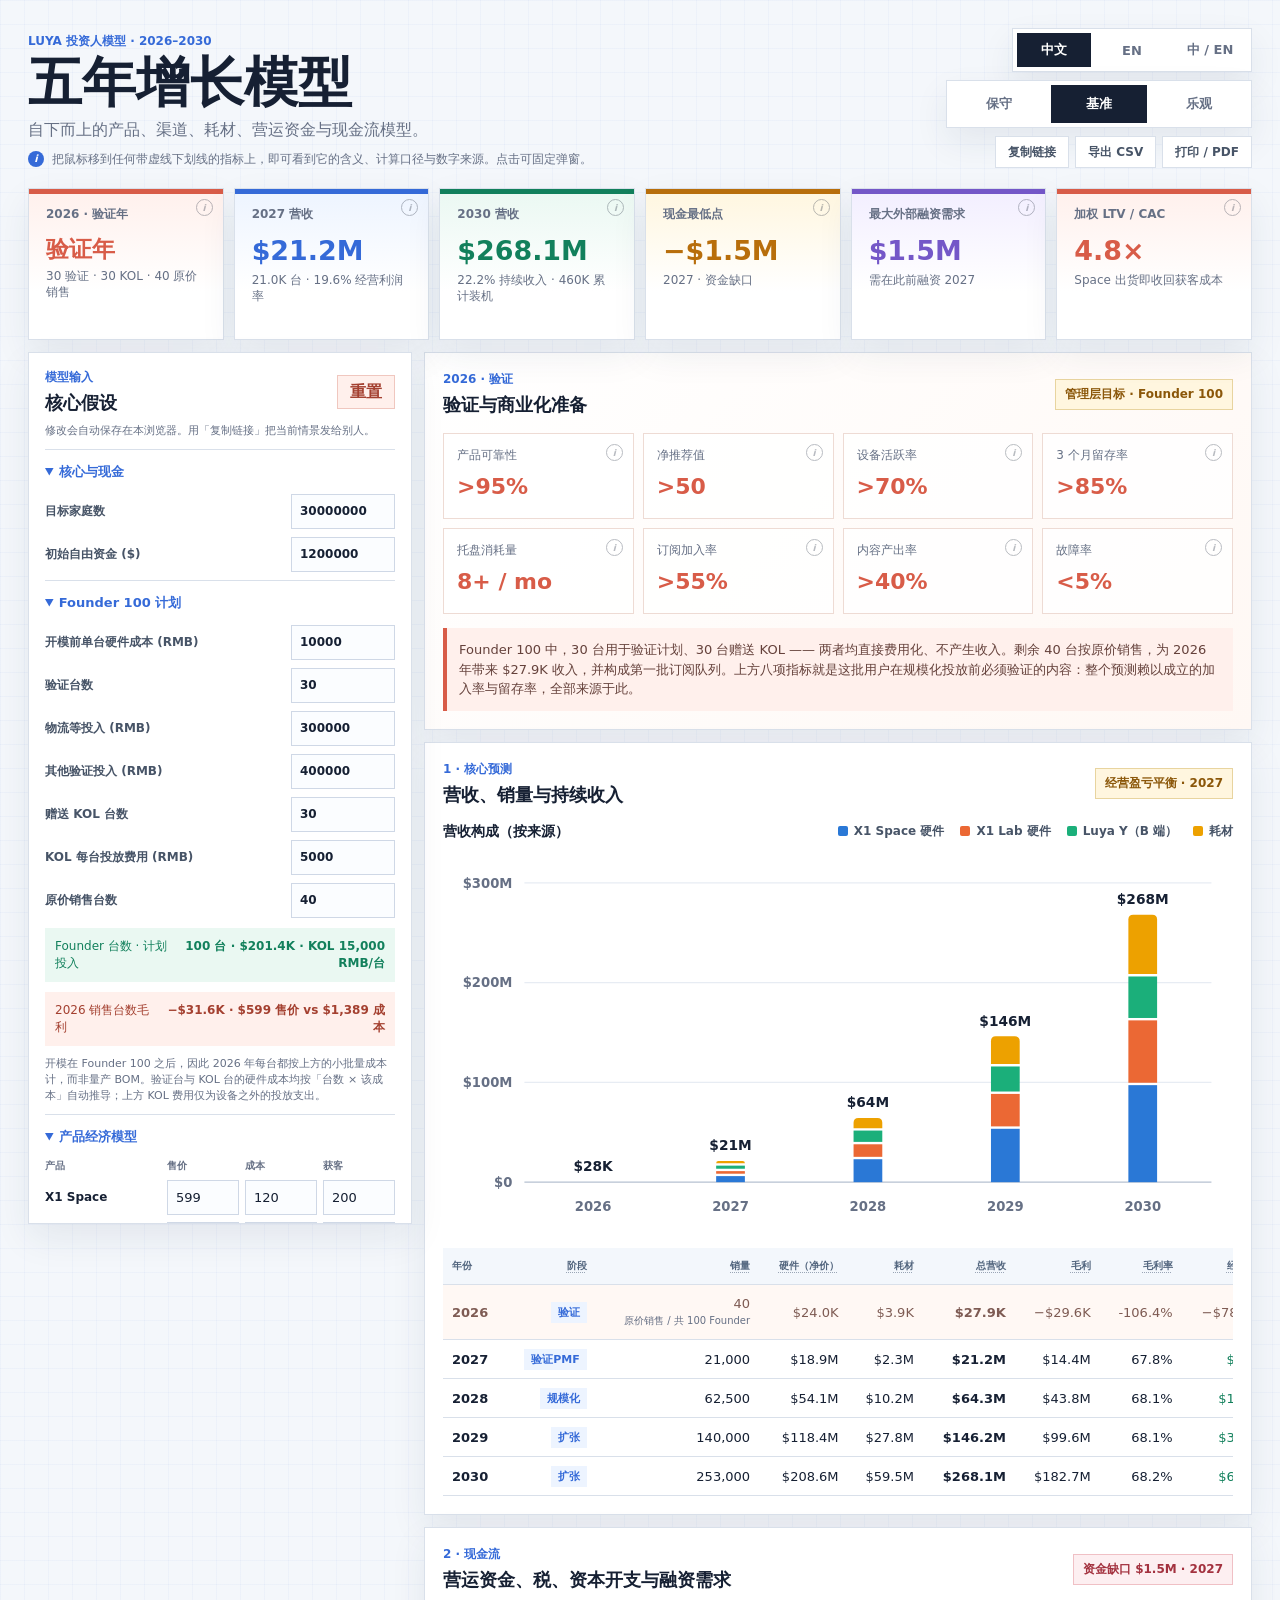
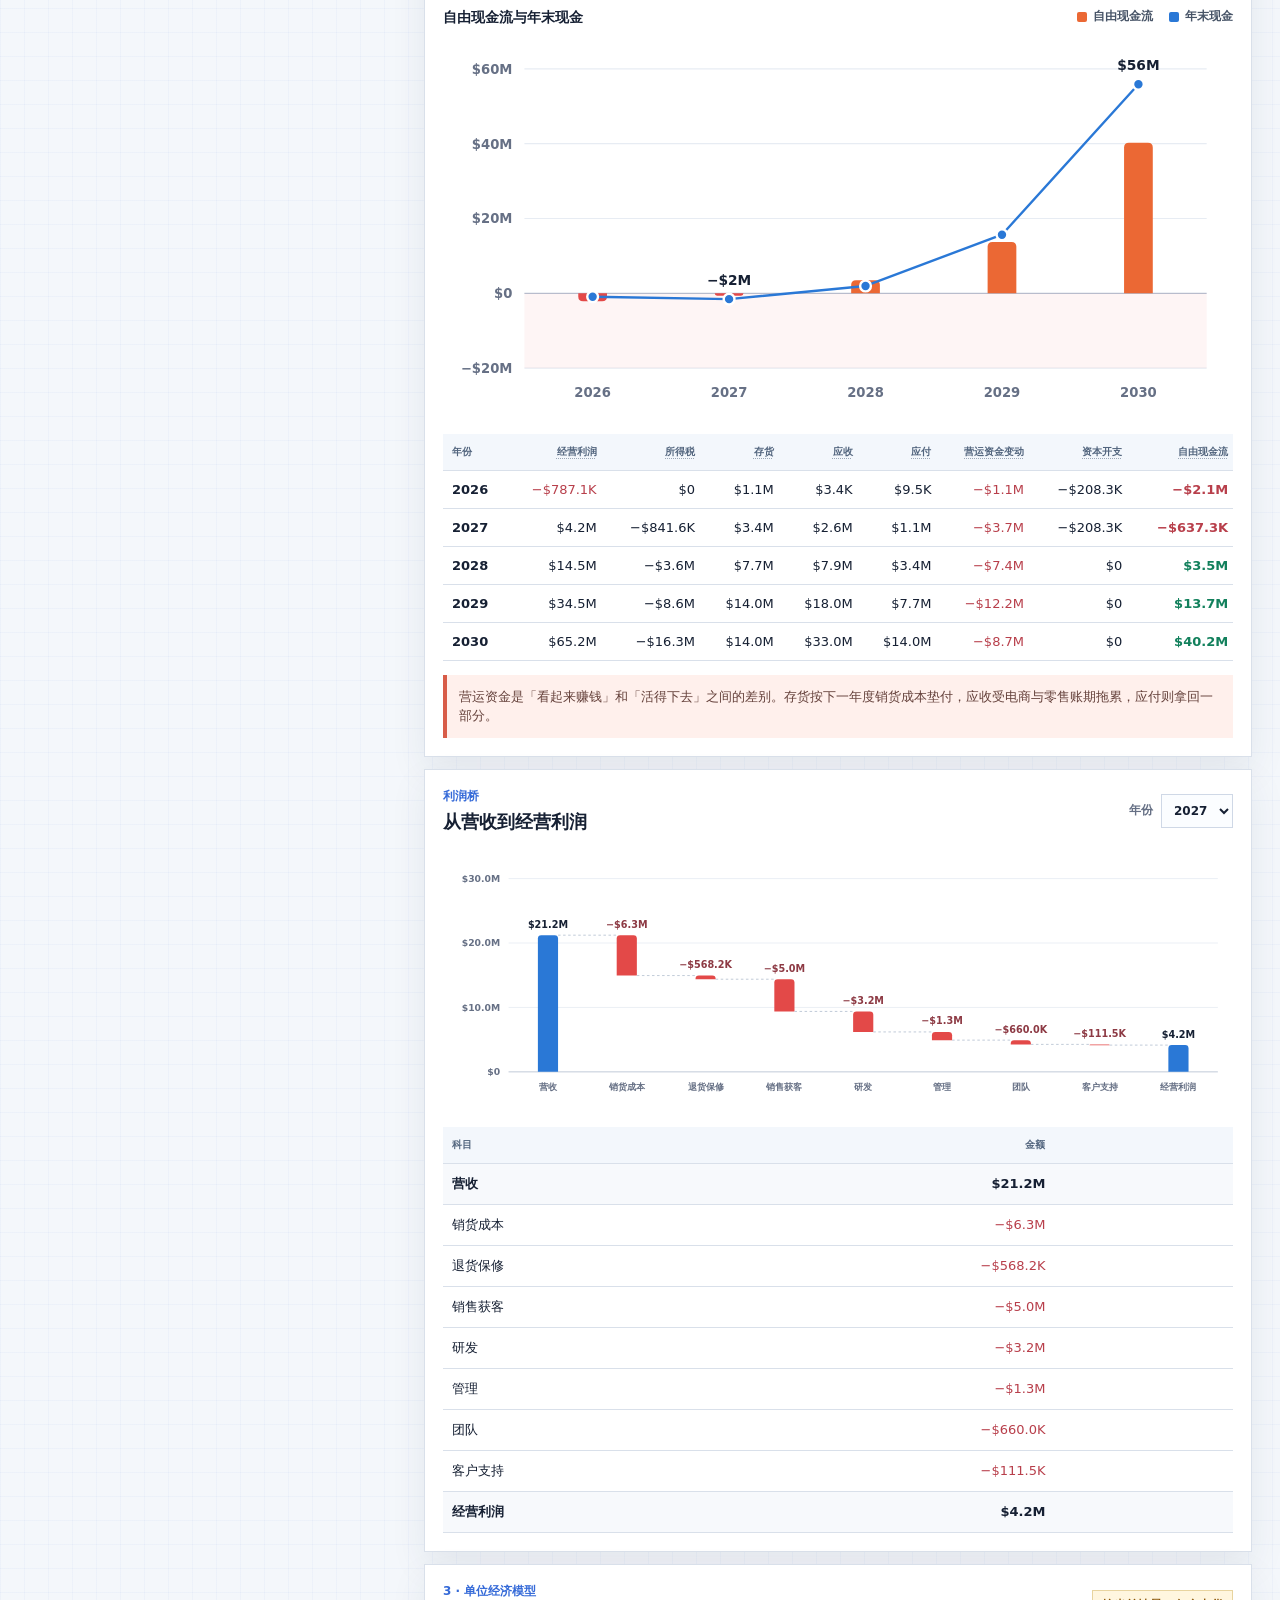
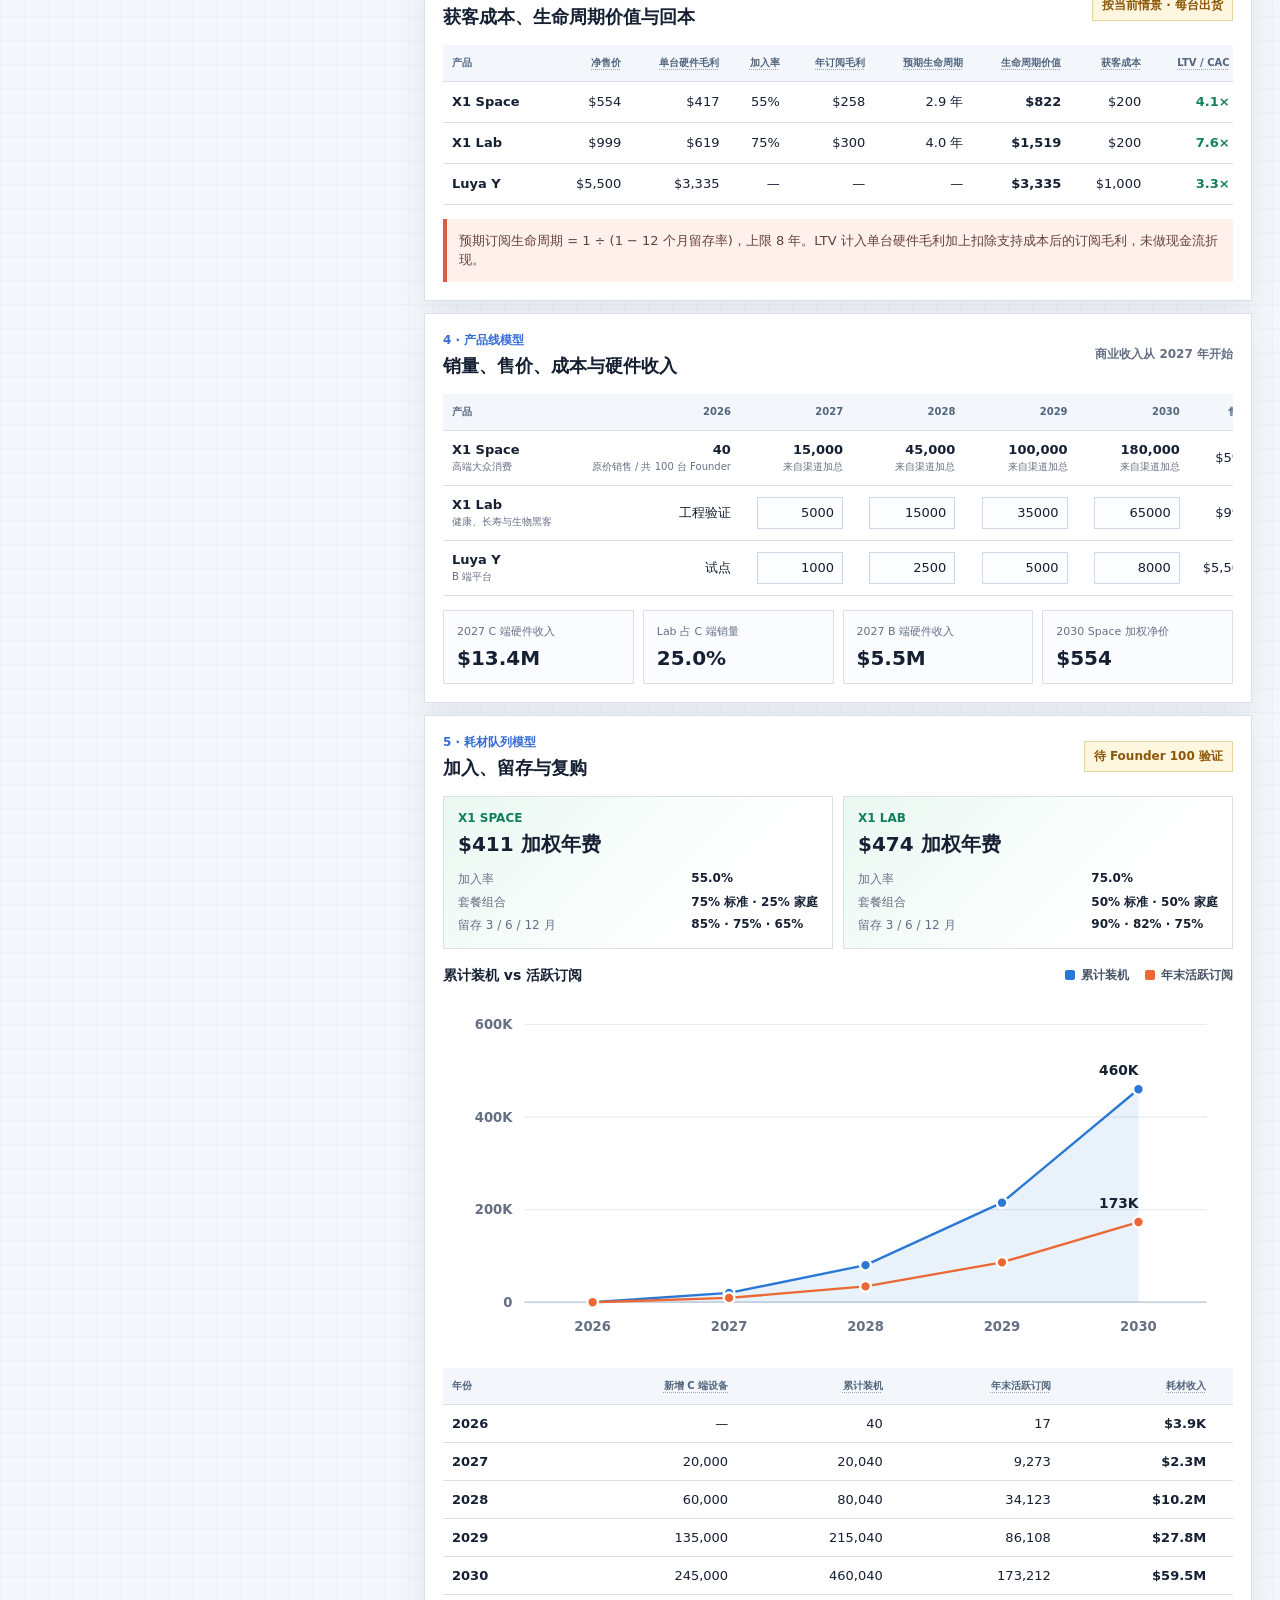
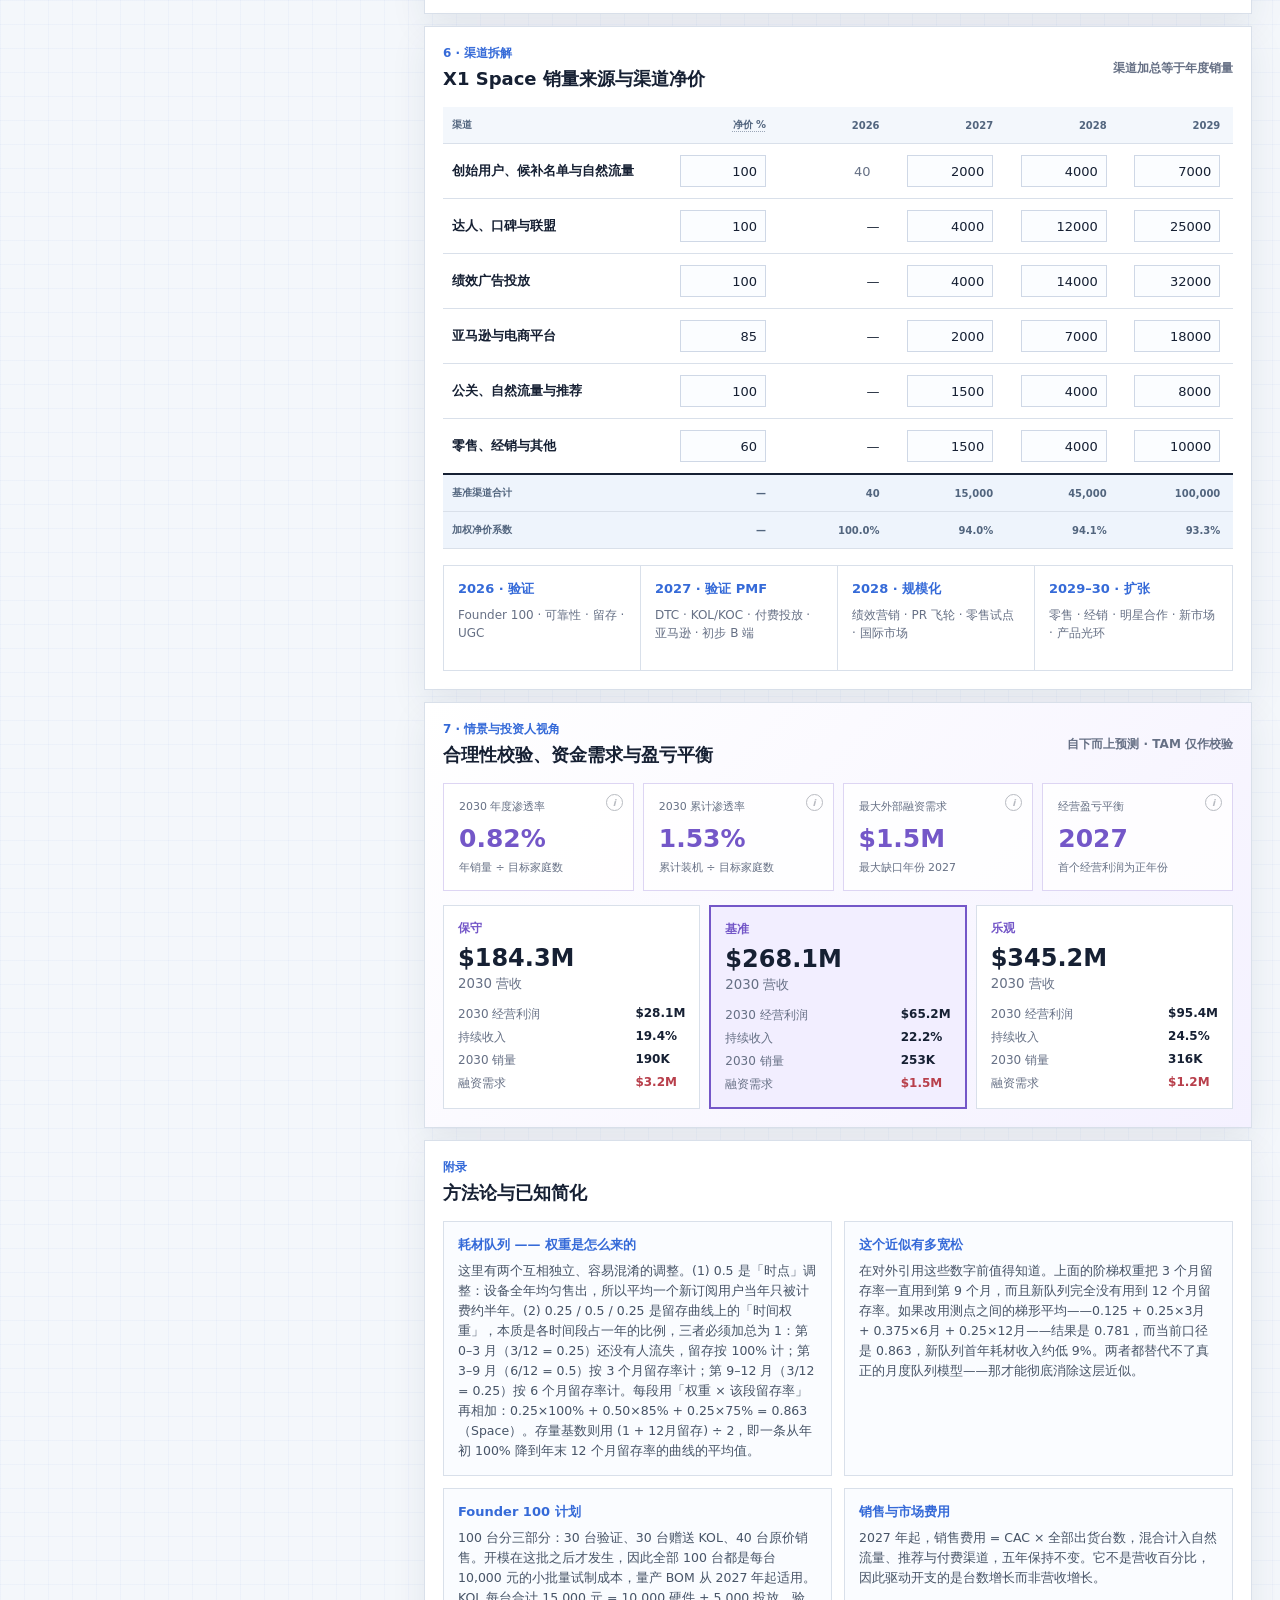
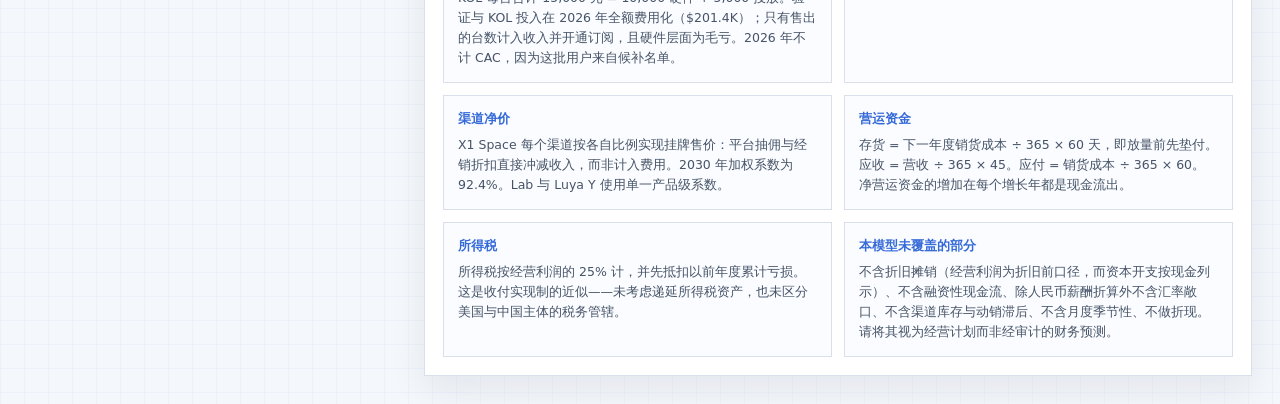
==== commit 7c219b08: "Replace percentage-of-revenue capex with an explicit tooling schedule Tooling is a step cost: one sp" ====
--- a/index.html
+++ b/index.html
@@ -83,7 +83,6 @@
             <summary class="t" data-en="Core &amp; cash" data-zh="核心与现金"></summary>
             <label class="field"><span class="t" data-en="TAM households" data-zh="目标家庭数"></span><input id="tam" type="number" min="1000000" step="1000000" /></label>
             <label class="field"><span class="t" data-en="Initial free cash ($)" data-zh="初始自由资金 ($)"></span><input id="startingCash" type="number" min="0" step="100000" /></label>
-            <label class="field"><span class="t" data-en="2026 tooling / NRE (RMB)" data-zh="2026 模具与 NRE (RMB)"></span><input id="toolingRmb" type="number" min="0" step="100000" /></label>
           </details>
 
           <details open>
@@ -182,8 +181,18 @@
             <label class="field"><span class="t" data-en="Payable days (DPO)" data-zh="应付账期 DPO (天)"></span><input id="dpo" type="number" min="0" step="5" /></label>
             <label class="field"><span class="t" data-en="Warranty &amp; returns (% hardware revenue)" data-zh="退货与保修 (% 硬件收入)"></span><input id="warrantyPct" type="number" min="0" max="20" step="0.5" /></label>
             <label class="field"><span class="t" data-en="Corporate tax rate (%)" data-zh="企业所得税率 (%)"></span><input id="taxRate" type="number" min="0" max="50" step="1" /></label>
-            <label class="field"><span class="t" data-en="Capex (% hardware revenue)" data-zh="资本开支 (% 硬件收入)"></span><input id="capexPct" type="number" min="0" max="20" step="0.5" /></label>
             <p class="input-note t" data-en="Inventory is built against next year’s COGS, so a launch year funds the ramp before it sells it." data-zh="库存按下一年度 COGS 备货，因此放量前一年就要垫付这笔现金。"></p>
+          </details>
+
+          <details open>
+            <summary class="t" data-en="Tooling &amp; capex by year" data-zh="逐年模具与资本开支"></summary>
+            <label class="field"><span>2026 <span class="t" data-en="tooling (RMB)" data-zh="模具 (RMB)"></span></span><input id="capex2026" type="number" min="0" step="100000" /></label>
+            <label class="field"><span>2027 <span class="t" data-en="tooling (RMB)" data-zh="模具 (RMB)"></span></span><input id="capex2027" type="number" min="0" step="100000" /></label>
+            <label class="field"><span>2028 <span class="t" data-en="tooling (RMB)" data-zh="模具 (RMB)"></span></span><input id="capex2028" type="number" min="0" step="100000" /></label>
+            <label class="field"><span>2029 <span class="t" data-en="tooling (RMB)" data-zh="模具 (RMB)"></span></span><input id="capex2029" type="number" min="0" step="100000" /></label>
+            <label class="field"><span>2030 <span class="t" data-en="tooling (RMB)" data-zh="模具 (RMB)"></span></span><input id="capex2030" type="number" min="0" step="100000" /></label>
+            <div class="calculated-box"><span class="t" data-en="5-year capex total" data-zh="五年资本开支合计"></span><strong id="capexPreview">—</strong></div>
+            <p class="input-note t" data-en="Tooling is a step cost — one spend per mould, in the year it is cut. Entered per year rather than as a percentage of revenue. 2026 tools X1 Space, 2027 tools X1 Lab." data-zh="模具是阶梯式支出——一套模开一次，在开模当年一次性付清，因此按年填写而非按营收比例推算。2026 年为 X1 Space 开模，2027 年为 X1 Lab 开模。"></p>
           </details>
         </aside>
 
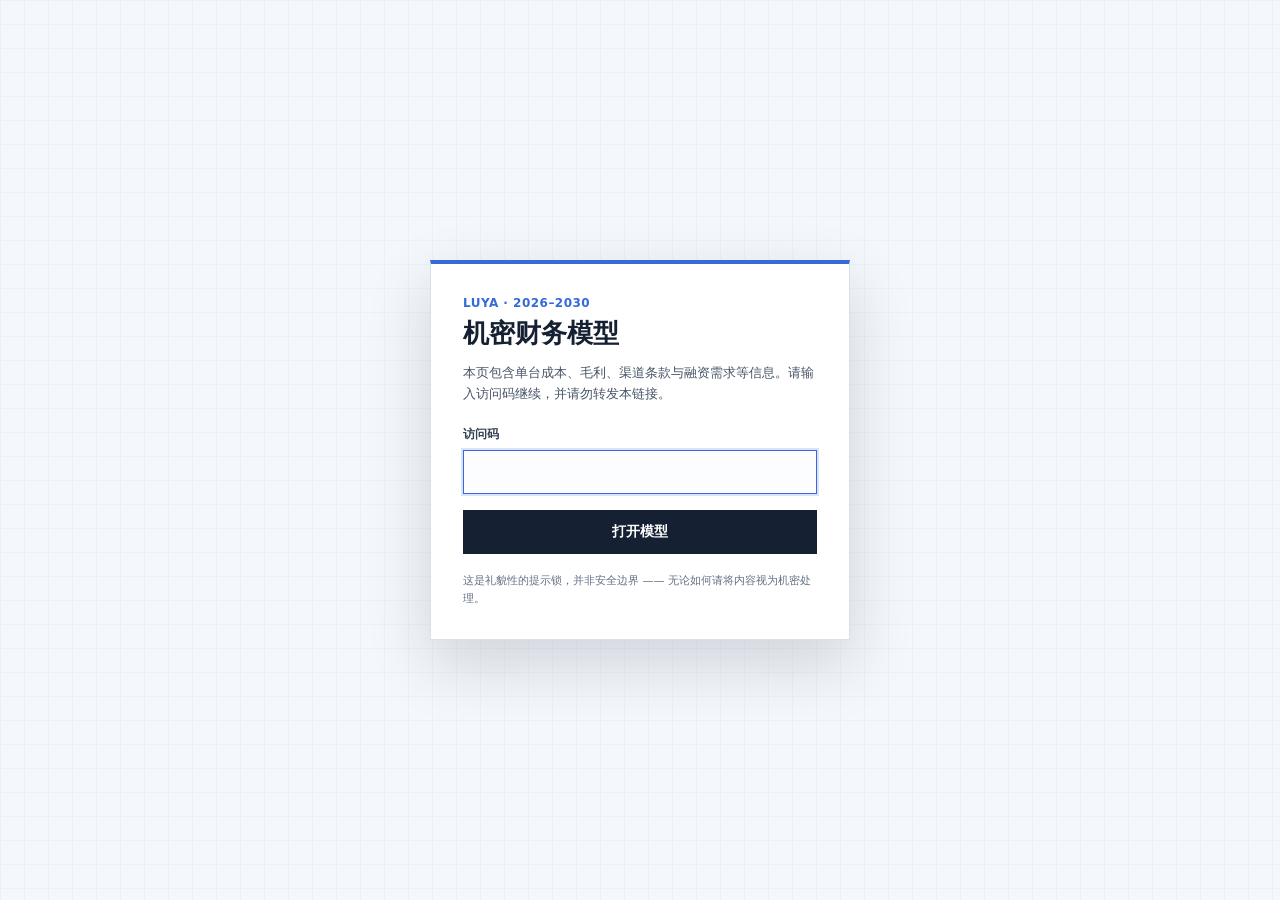
==== commit 90eb1ce4: "Add an access-code gate to the published page Prompts for a code before revealing the model, remembe" ====
--- a/index.html
+++ b/index.html
@@ -5,9 +5,27 @@
     <meta name="viewport" content="width=device-width, initial-scale=1" />
     <meta name="description" content="LUYA 2026-2030 bottom-up forecast with CAC-driven S&M, channel net pricing, working capital and cash bridge. / 自下而上的产品、耗材、渠道、营运资金与现金流模型。" />
     <title>LUYA 5-Year Growth Model / 五年增长模型</title>
-    <link rel="stylesheet" href="styles.css?v=v3-charts-wc" />
+    <meta name="robots" content="noindex, nofollow" />
+    <link rel="stylesheet" href="styles.css?v=v4-gate" />
   </head>
-  <body data-lang="zh">
+  <body data-lang="zh" data-locked>
+    <!-- Soft gate only. The page source is public, so this keeps a forwarded
+         link from opening on the first click — it is not access control. -->
+    <div class="gate" id="gate">
+      <form class="gate-card" id="gateForm" autocomplete="off">
+        <p class="gate-eyebrow">LUYA · 2026–2030</p>
+        <h1 class="gate-title"><span class="t" data-en="Confidential financial model" data-zh="机密财务模型"></span></h1>
+        <p class="gate-body t" data-en="This page contains unit costs, margins, channel terms and funding requirements. Enter the access code to continue, and please do not forward the link." data-zh="本页包含单台成本、毛利、渠道条款与融资需求等信息。请输入访问码继续，并请勿转发本链接。"></p>
+        <label class="gate-field">
+          <span class="t" data-en="Access code" data-zh="访问码"></span>
+          <input id="gateInput" type="password" inputmode="text" autocapitalize="characters" spellcheck="false" data-aria-en="Access code" data-aria-zh="访问码" />
+        </label>
+        <p class="gate-error" id="gateError" hidden></p>
+        <button type="submit" class="gate-submit"><span class="t" data-en="Open model" data-zh="打开模型"></span></button>
+        <p class="gate-note t" data-en="A courtesy lock, not a security boundary — treat the contents as confidential regardless." data-zh="这是礼貌性的提示锁，并非安全边界 —— 无论如何请将内容视为机密处理。"></p>
+      </form>
+    </div>
+
     <main class="app-shell">
       <header class="topbar">
         <div class="topbar-lead">
@@ -458,6 +476,6 @@
     <div class="chart-tooltip" id="chartTooltip" role="status" hidden></div>
     <div class="definition-popover" id="definitionPopover" role="dialog" aria-live="polite" hidden></div>
     <div class="toast" id="toast" role="status" hidden></div>
-    <script src="app.js?v=v3-charts-wc"></script>
+    <script src="app.js?v=v4-gate"></script>
   </body>
 </html>
--- a/styles.css
+++ b/styles.css
@@ -44,6 +44,79 @@
   padding: 28px;
 }
 
+/* -------------------------------------------------------------------- gate */
+
+/* Hidden until the gate resolves, so the model never flashes on screen. */
+body[data-locked] .app-shell { display: none; }
+.gate[hidden] { display: none; }
+
+.gate {
+  position: fixed;
+  inset: 0;
+  z-index: 100;
+  display: grid;
+  place-items: center;
+  padding: 24px;
+  background:
+    linear-gradient(90deg, rgba(53, 106, 216, 0.04) 1px, transparent 1px),
+    linear-gradient(rgba(53, 106, 216, 0.04) 1px, transparent 1px),
+    var(--canvas);
+  background-size: 24px 24px;
+  overflow-y: auto;
+}
+
+.gate-card {
+  width: min(420px, 100%);
+  padding: 32px;
+  border: 1px solid var(--line);
+  border-top: 4px solid var(--blue);
+  background: var(--surface);
+  box-shadow: 0 24px 60px rgba(22, 32, 51, 0.16);
+}
+
+.gate-eyebrow { margin: 0 0 8px; color: var(--blue); font-size: 12px; font-weight: 850; letter-spacing: .04em; text-transform: uppercase; }
+.gate-title { margin: 0 0 12px; font-size: 26px; line-height: 1.2; }
+.gate-body { margin: 0 0 22px; color: #475467; font-size: 13px; line-height: 1.65; }
+
+.gate-field { display: grid; gap: 7px; }
+.gate-field span { color: #344054; font-size: 12px; font-weight: 800; }
+.gate-field input {
+  width: 100%;
+  height: 44px;
+  padding: 8px 12px;
+  border: 1px solid #cfd8e6;
+  background: #fbfdff;
+  color: var(--ink);
+  font-size: 16px;
+  letter-spacing: .16em;
+}
+.gate-field input:focus { outline: 2px solid rgba(53, 106, 216, 0.18); border-color: var(--blue); }
+
+.gate-error { margin: 10px 0 0; color: var(--red); font-size: 12px; font-weight: 700; }
+.gate-error[hidden] { display: none; }
+
+.gate-submit {
+  width: 100%;
+  height: 44px;
+  margin-top: 16px;
+  border: 0;
+  background: var(--ink);
+  color: #fff;
+  font-size: 14px;
+  font-weight: 800;
+}
+.gate-submit:hover { background: var(--blue); }
+
+.gate-note { margin: 18px 0 0; color: var(--muted); font-size: 11px; line-height: 1.55; }
+
+@keyframes gate-shake {
+  0%, 100% { transform: translateX(0); }
+  20%, 60% { transform: translateX(-7px); }
+  40%, 80% { transform: translateX(7px); }
+}
+.gate-card.shake { animation: gate-shake 0.32s ease; }
+@media (prefers-reduced-motion: reduce) { .gate-card.shake { animation: none; } }
+
 /* ------------------------------------------------------------------ topbar */
 
 .topbar {
@@ -492,6 +565,7 @@
 
 @media print {
   body { background: #fff; }
+  .gate { display: none !important; }
   .app-shell { width: 100%; padding: 0; }
   .assumptions, .module, .kpi { box-shadow: none; }
   .topbar-controls, .reset-button, .save-note, .hint-line, .chart-tooltip, .definition-popover, .toast, .chart-canvas .hit { display: none !important; }
